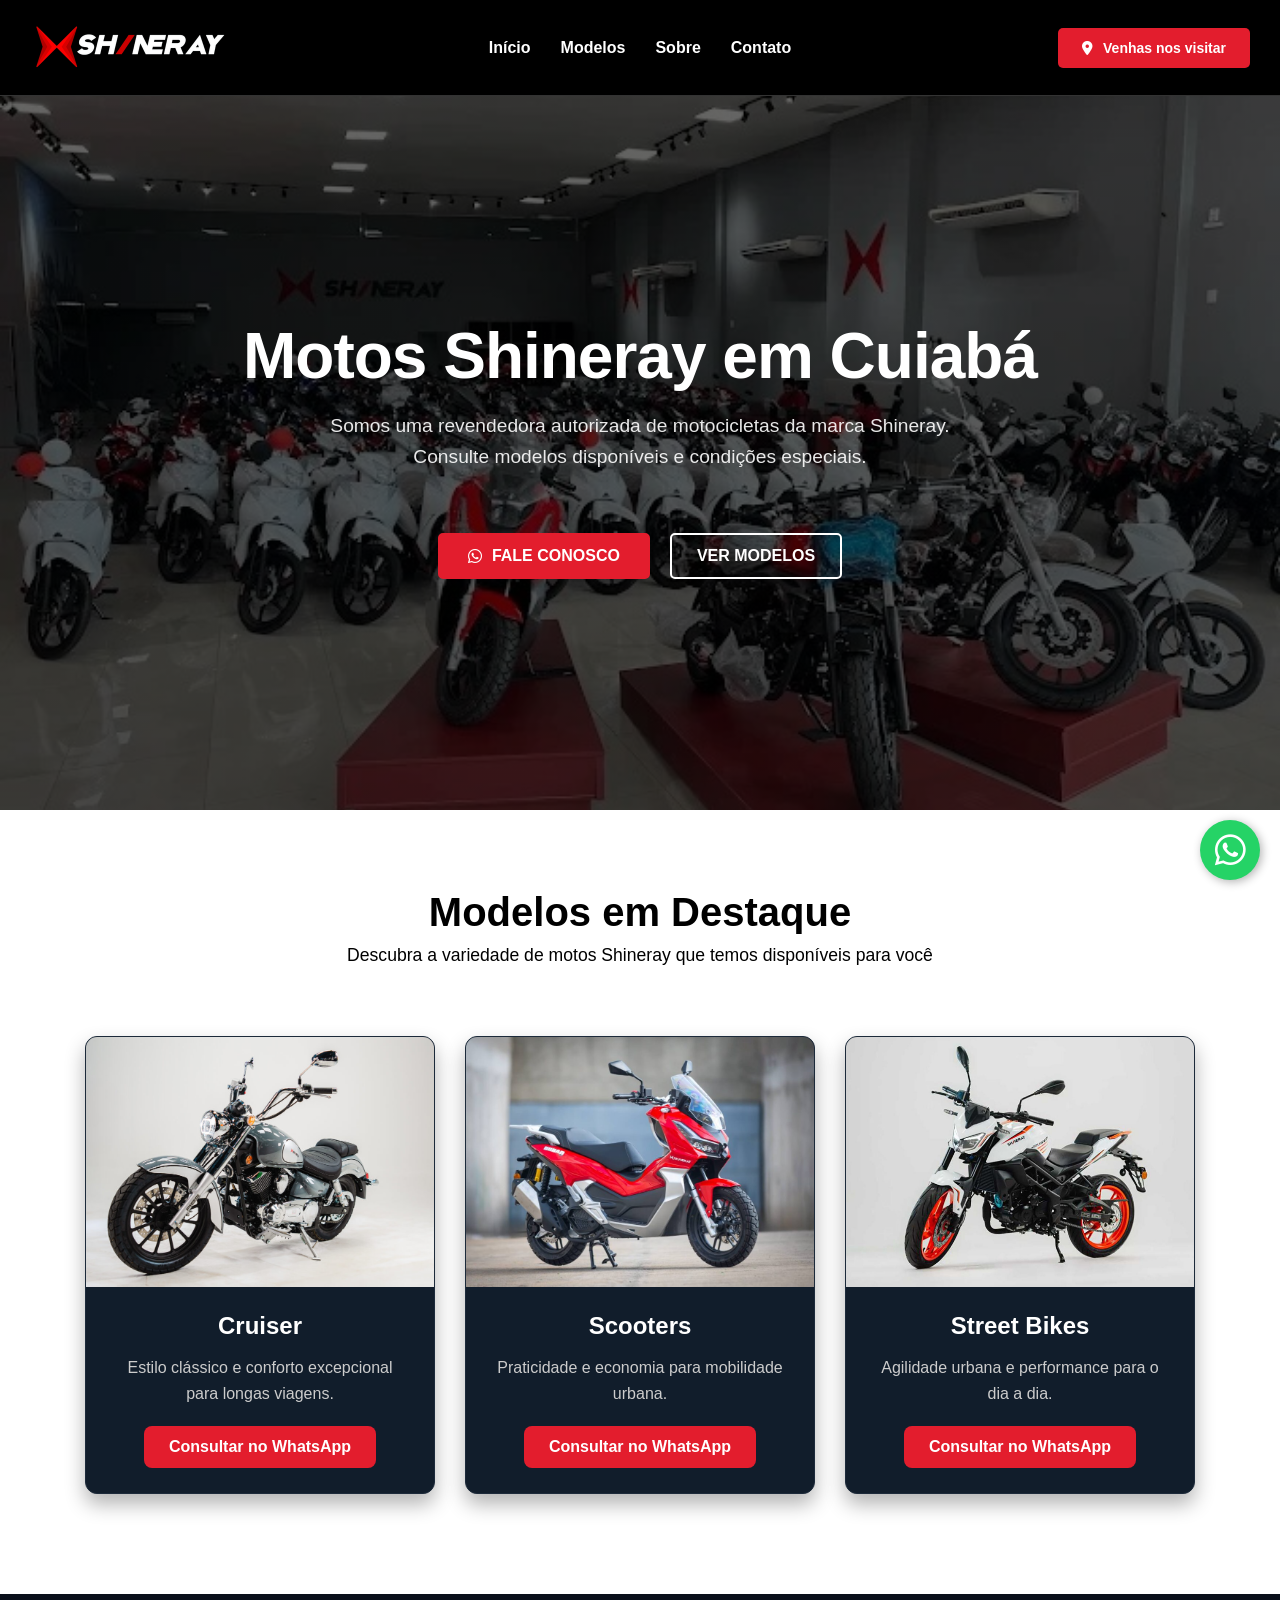
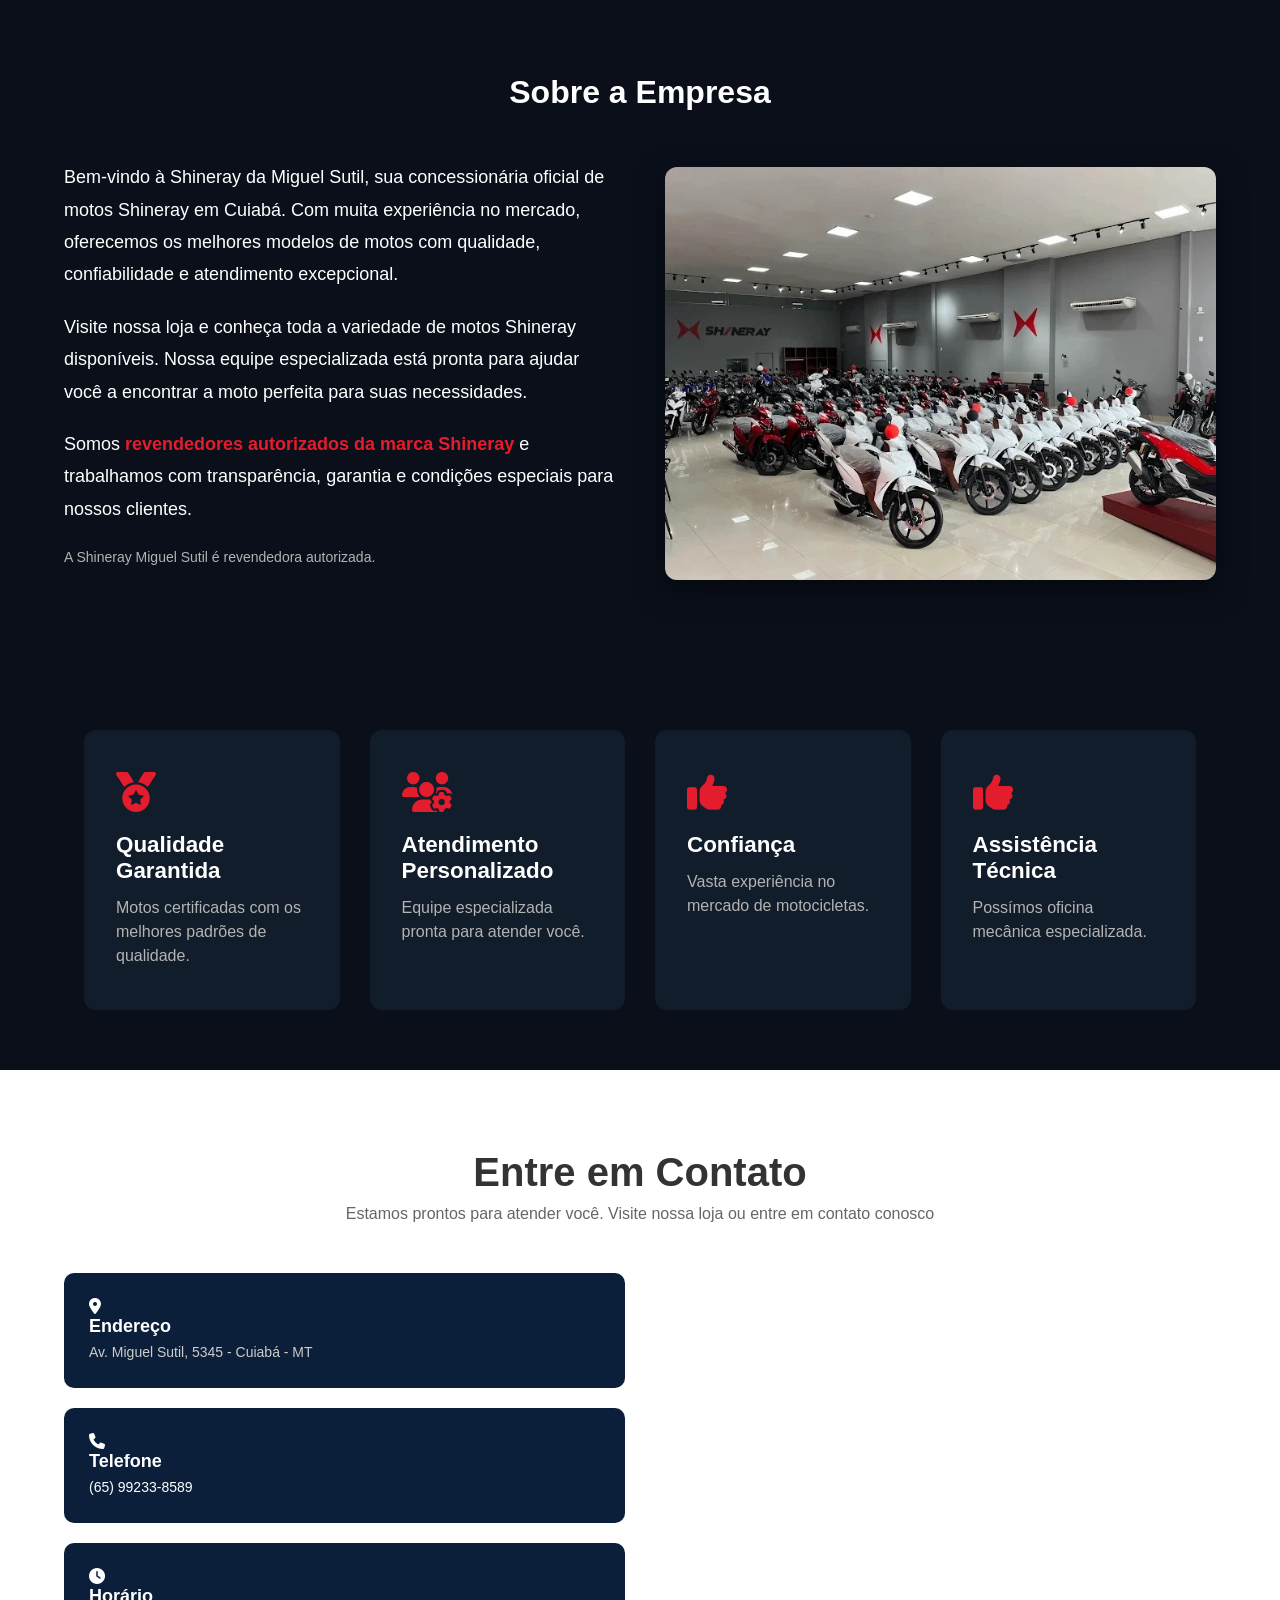
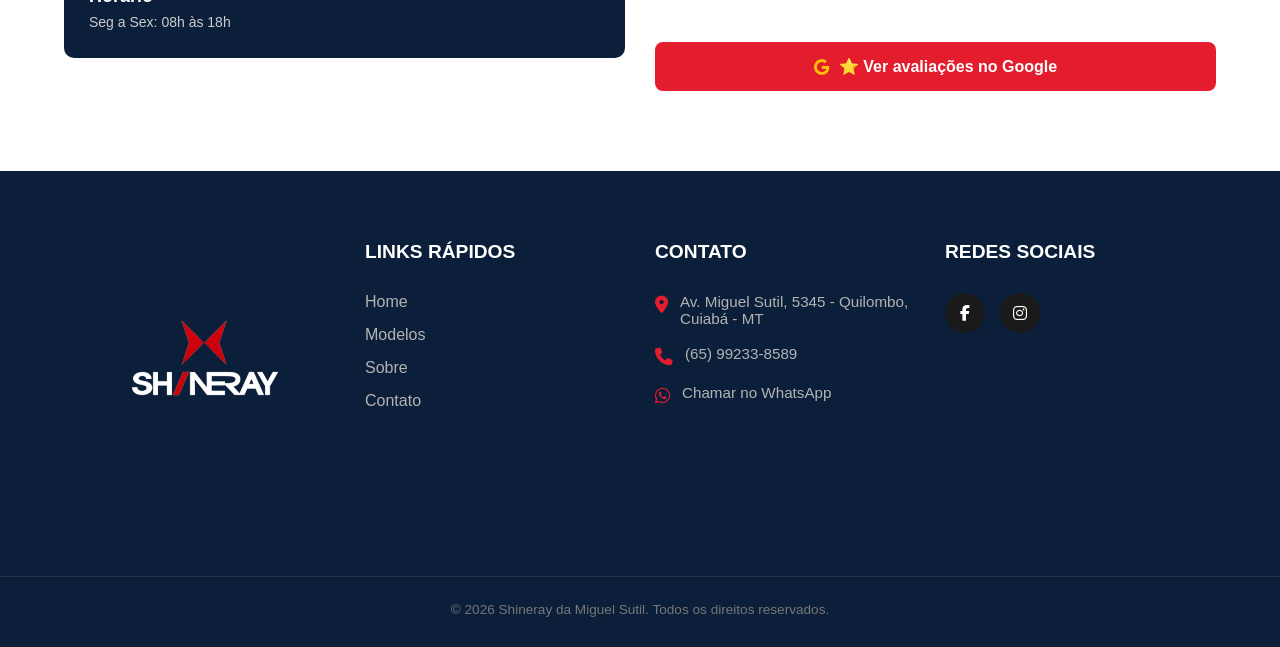
==== index.html @ 97ce9620 "Update index.html" ====
<!DOCTYPE html>
<html lang="pt-BR">
<head>

<link rel="stylesheet" href="https://cdnjs.cloudflare.com/ajax/libs/font-awesome/6.5.0/css/all.min.css">    
<meta charset="UTF-8">
<meta name="viewport" content="width=device-width, initial-scale=1.0">

<title>Shineray Miguel Sutil | Revendedor Autorizado</title>
<meta name="description" content="Revendedor autorizado de motos Shineray em Cuiabá. Consulte modelos e condições especiais.">

<link rel="stylesheet" href="style.css">
</head>

<body>

<header class="header-fixo">
    <div class="header-container">
        <div class="header-logo">
            <img src="Shineray_logo_2.png" alt="Logo Shineray">
        </div>

        <nav class="header-nav">
            <ul>
                <li><a href="#inicio">Início</a></li>
                <li><a href="#modelos">Modelos</a></li>
                <li><a href="#empresa">Sobre</a></li>
                <li><a href="#contato">Contato</a></li>
            </ul>
        </nav>

        <div class="header-botao">
            <a href="https://www.google.com/maps/place/Shineray+da+Miguel+Sutil/@-15.5807606,-56.0919921,3a,75y,90t/data=!3m8!1e2!3m6!1sCIABIhADycKzbxuWmmfa6Y8ACXrE!2e10!3e12!6shttps:%2F%2Flh3.googleusercontent.com%2Fgps-cs-s%2FAHVAwersLaJmmeybCXrGNiadp-w2C3EyRAB8XA5VtH64YgJVKxtsdxSGAlttbsmYsBFwfPGaV-XD6KxiGxMravNisJHH0M3bm-fggh_AGfVsC_SwE82BqCNv1Q_jdc5v6V-4aoEKW5F2jWPyMst7%3Dw114-h86-k-no!7i4032!8i3024!4m7!3m6!1s0x939db1003778550d:0x98389c3b1737ff27!8m2!3d-15.5807606!4d-56.0919921!10e5!16s%2Fg%2F11x0pxknfv?entry=ttu&g_ep=EgoyMDI2MDMxMS4wIKXMDSoASAFQAw%3D%3D" target="_blank" class="btn-loc">
                <i class="fa-solid fa-location-dot"></i> Venhas nos visitar
            </a>
        </div>
    </div>
</header>

<section class="hero" id="inicio">
  <div class="container hero-content">
    <h1>Motos Shineray em Cuiabá</h1>
    
<p>
  Somos uma revendedora autorizada de motocicletas da marca Shineray. <br>
  Consulte modelos disponíveis e condições especiais.
</p>
    
   <div class="hero-buttons">
    <a href="https://wa.me/5565992338589?text=Olá! Vim pelo site e gostaria de saber mais sobre as motos." 
       target="_blank" 
       class="btn btn-filled">
        <i class="fa-brands fa-whatsapp"></i> FALE CONOSCO
    </a>

    <a href="#modelos" class="btn btn-outline">
        VER MODELOS
    </a>
</div>
</section>

<section class="modelos" id="modelos">
  <div class="container">
    <h1 class="titulo-destaque">Modelos em Destaque</h1>
    <p class="subtitulo-modelos">
      Descubra a variedade de motos Shineray que temos disponíveis para você
    </p>

    <div class="grid-modelos">
      <div class="card-quadrado">
        <div class="card-topo">
          <img src="Cruiser.shineray.jpg" alt="Cruiser">
        </div>
        <div class="card-corpo">
          <h3>Cruiser</h3>
          <p>Estilo clássico e conforto excepcional para longas viagens.</p>
          <div class="btn-container">
            <a class="btn-whatsapp-center" href="https://wa.me/5565992338589?text=Olá! Vim pelo site e gostaria de saber mais sobre as motos.">Consultar no WhatsApp</a>
          </div>
        </div>
      </div>

      <div class="card-quadrado">
        <div class="card-topo">
          <img src="scooter.shineray.jpg" alt="Scooters">
        </div>
        <div class="card-corpo">
          <h3>Scooters</h3>
          <p>Praticidade e economia para mobilidade urbana.</p>
          <div class="btn-container">
            <a class="btn-whatsapp-center" href="https://wa.me/5565992338589?text=Olá! Vim pelo site e gostaria de saber mais sobre as motos." target="_blank">Consultar no WhatsApp</a>
          </div>
        </div>
      </div>

      <div class="card-quadrado">
        <div class="card-topo">
          <img src="street.shineray.jpg" alt="Street Bikes">
        </div>
        <div class="card-corpo">
          <h3>Street Bikes</h3>
          <p>Agilidade urbana e performance para o dia a dia.</p>
          <div class="btn-container">
            <a class="btn-whatsapp-center" href="https://wa.me/5565992338589?text=Olá! Vim pelo site e gostaria de saber mais sobre as motos." target="_blank">Consultar no WhatsApp</a>
          </div>
        </div>
      </div>
    </div> </div> 
</section>
    
<section class="empresa" id="sobre">
    <div class="container">
        <h2 class="titulo-secao">Sobre a Empresa</h2>
        <div class="empresa-conteudo">
            
            <div class="empresa-texto">
                <p>Bem-vindo à Shineray da Miguel Sutil, sua concessionária oficial de motos Shineray em Cuiabá. Com muita experiência no mercado, oferecemos os melhores modelos de motos com qualidade, confiabilidade e atendimento excepcional.</p>
                <p>Visite nossa loja e conheça toda a variedade de motos Shineray disponíveis. Nossa equipe especializada está pronta para ajudar você a encontrar a moto perfeita para suas necessidades.</p>
                <p>Somos <strong>revendedores autorizados da marca Shineray</strong> e trabalhamos com transparência, garantia e condições especiais para nossos clientes.</p>
                <p class="aviso">A Shineray Miguel Sutil é revendedora autorizada.</p>
            </div>

            <div class="empresa-imagem">
                <img src="shineray_disa_motos_geral.jpeg" alt="Loja Shineray">
            </div>

        </div>
    </div>
</section>
    
   <section class="secao-vantagens">
    <div class="container">
        <div class="container-cards">
            
            <div class="card-vantagem">
                <i class="fa-solid fa-medal"></i>
                <h3>Qualidade Garantida</h3>
                <p>Motos certificadas com os melhores padrões de qualidade.</p>
            </div>

            <div class="card-vantagem">
                <i class="fa-solid fa-users-gear"></i>
                <h3>Atendimento Personalizado</h3>
                <p>Equipe especializada pronta para atender você.</p>
            </div>

            <div class="card-vantagem">
                <i class="fa-solid fa-thumbs-up"></i>
                <h3>Confiança</h3>
                <p>Vasta experiência no mercado de motocicletas.</p>
            </div>
            
            <div class="card-vantagem">
                <i class="fa-solid fa-thumbs-up"></i><h3>Assistência Técnica</h3>
                <p>Possímos oficina mecânica especializada.</p>
            </div>
        </div>
    </div>
</section>
  
<section class="contato">
    <div class="container">
        <h2 class="titulo-contato">Entre em Contato</h2>
        <p class="subtitulo-contato">Estamos prontos para atender você. Visite nossa loja ou entre em contato conosco</p>

        <div class="contato-grid">
            
            <div class="contato-infos">
                <div class="box-contato">
                    <i class="fa-solid fa-location-dot"></i>
                    <div>
                        <h3>Endereço</h3>
                        <p>Av. Miguel Sutil, 5345 - Cuiabá - MT</p>
                    </div>
                </div>

                <div class="box-contato">
                    <i class="fa-solid fa-phone"></i>
                    <div>
                        <h3>Telefone</h3>
                        <p><a href="tel:5565992338589" class="link-tel">(65) 99233-8589</a></p>
                    </div>
                </div>

                <div class="box-contato">
                    <i class="fa-solid fa-clock"></i>
                    <div>
                        <h3>Horário</h3>
                        <p>Seg a Sex: 08h às 18h</p>
                    </div>
                </div>
            </div>

            <div class="mapa-coluna">
        <div class="mapa-box">
            <iframe src="https://www.google.com/maps?cid=16447174535958949835&output=embed" width="100%" height="350" style="border:0;" allowfullscreen="" loading="lazy"></iframe>
        </div>
        
        <a href="https://www.google.com/maps?cid=16447174535958949835" target="_blank" class="btn-avaliacoes">
            <i class="fa-brands fa-google"></i> ⭐ Ver avaliações no Google
         </a>
        </div>
    </div>
</section>

<footer class="footer-site">
    <div class="footer-container">
        
        <div class="footer-col">
            <img src="Shineray_logo.png" alt="Logo Shineray" class="footer-logo">
        </div>

        <div class="footer-col">
            <h3 class="footer-titulo">Links Rápidos</h3>
            <ul>
                <li><a href="#home">Home</a></li>
                <li><a href="#modelos">Modelos</a></li>
                <li><a href="#sobre">Sobre</a></li>
                <li><a href="#contato">Contato</a></li>
            </ul>
        </div>

        <div class="footer-col">
            <h3 class="footer-titulo">Contato</h3>
            <div class="contact-info">
                <p><i class="fa-solid fa-location-dot"></i> Av. Miguel Sutil, 5345 - Quilombo, Cuiabá - MT</p>
                
                <p>
                    <i class="fa-solid fa-phone"></i> 
                    <a href="tel:5565992338589">(65) 99233-8589</a>
                </p>

                <p>
                    <i class="fa-brands fa-whatsapp"></i> 
                    <a href="https://wa.me/5565992338589?text=Olá! Vim pelo site e gostaria de saber mais sobre as motos." target="_blank">Chamar no WhatsApp</a>
                </p>
            </div>
        </div>

        <div class="footer-col">
            <h3 class="footer-titulo">Redes Sociais</h3>
            <div class="social-icons">
                <a href="https://www.facebook.com/profile.php?id=61573788714459" target="_blank"><i class="fa-brands fa-facebook-f"></i></a>
                <a href="https://www.instagram.com/shineraydamiguelsutil/" target="_blank"><i class="fa-brands fa-instagram"></i></a>
            </div>
        </div>

    </div>

    <div class="footer-bottom">
        <p>© 2026 Shineray da Miguel Sutil. Todos os direitos reservados.</p>
    </div>
</footer>

    <a href="https://wa.me/5565992338589?text=Olá! Vim pelo site da Shineray e gostaria de mais informações." 
   class="whatsapp-float" 
   target="_blank">
    <i class="fa-brands fa-whatsapp"></i>
</a>

</body> </html>
---- style.css ----
/* ============================================================
   1. RESET E CONFIGURAÇÕES GERAIS
   ============================================================ */
* {
    margin: 0;
    padding: 0;
    box-sizing: border-box;
    font-family: Arial, Helvetica, sans-serif;
}

body {
    padding-top: 90px;
    background-color: #000;
    color: #333;
}

.container {
    width: 90%;
    max-width: 1200px;
    margin: auto;
}

/* Responsividade Geral de Títulos */
@media (max-width: 768px) {
    body { padding-top: 70px; }
    .container { width: 90%; margin: 0 auto; }
    h2, h1 { font-size: 28px !important; }
}

/* ============================================================
   2. CABEÇALHO (HEADER FIXO)
   ============================================================ */
.header-fixo {
    background-color: #000000;
    width: 100%;
    position: fixed;
    top: 0;
    left: 0;
    z-index: 1000;
    padding: 10px 0;
    border-bottom: 1px solid #333;
}

.header-container {
    max-width: 1300px;
    margin: 0 auto;
    display: flex;
    align-items: center;
    justify-content: space-between;
    padding: 0 30px;
    position: relative;
}

/* Estrutura Flex do Header */
.header-logo { flex: 1; display: flex; justify-content: flex-start; }
.header-logo img { height: 75px; width: auto; }
.header-nav  { flex: 2; display: flex; justify-content: center; }
.header-botao { flex: 1; display: flex; justify-content: flex-end; }

/* Navegação */
.header-nav ul {
    list-style: none;
    display: flex;
    gap: 30px;
    margin: 0;
    padding: 0;
}

.header-nav ul li a {
    color: white;
    text-decoration: none;
    font-weight: bold;
    font-size: 16px;
    transition: color 0.3s ease;
}

.header-nav ul li a:hover { color: #e31d2d; }

/* Botão Localização */
.btn-loc {
    background-color: #e31d2d;
    color: white !important;
    padding: 12px 24px;
    border-radius: 5px;
    text-decoration: none;
    font-weight: bold;
    display: flex;
    align-items: center;
    gap: 10px;
    transition: background 0.3s;
    font-size: 14px;
}

.btn-loc:hover { background-color: #b01521; }

/* Responsividade Header */
@media (max-width: 992px) {
    .header-nav { display: none; }
    .header-logo img { height: 55px !important; }
}

/* ============================================================
   3. HERO (BANNER PRINCIPAL)
   ============================================================ */
.hero {
    background: linear-gradient(rgba(0,0,0,0.6), rgba(0,0,0,0.7)), url("Shineray_geral.jpeg");
    background-size: cover;
    background-position: center;
    background-repeat: no-repeat;
    color: white;
    padding: 100px 0;
    min-height: 80vh;
    display: flex;
    align-items: center;
    text-align: center;
}

.hero-content {
    display: flex;
    flex-direction: column;
    text-align: center;
    width: 100%;
    max-width: 1000px;
}

.hero h1 {
    font-size: 4rem;
    font-weight: bold;
    margin-bottom: 20px;
    letter-spacing: -1px;
    line-height: 1.1;
}

.hero p {
    font-size: 1.2rem;
    color: rgba(255, 255, 255, 0.9);
    margin-bottom: 30px;
    line-height: 1.6;
}

/* Botões do Hero */
.hero-buttons {
    display: flex;
    justify-content: center;
    align-items: center;
    gap: 20px;
    margin-top: 30px;
    width: 100%;
}

.btn {
    padding: 12px 25px;
    border-radius: 5px;
    text-decoration: none;
    font-weight: bold;
    display: inline-flex;
    align-items: center;
    gap: 10px;
    transition: 0.3s;
    white-space: nowrap;
}

.btn-filled, .btn-filled:visited {
    background-color: #e31d2d !important;
    color: #ffffff !important;
    border: 2px solid #e31d2d !important;
    padding: 12px 28px;
}

.btn-filled:hover {
    background-color: #b01521 !important;
    border-color: #b01521 !important;
}

.btn-outline, .btn-outline:visited {
    background-color: transparent !important;
    color: #ffffff !important;
    border: 2px solid #ffffff !important;
}

/* Responsividade Hero */
@media (max-width: 480px) {
    .hero-buttons { flex-direction: column; gap: 15px; }
}

/* ============================================================
   4. SEÇÃO MODELOS
   ============================================================ */
.modelos {
    background-color: #ffffff;
    padding: 80px 0;
    text-align: center;
}

.titulo-destaque {
    color: #000000;
    font-size: 2.5rem;
    margin-bottom: 10px;
    font-weight: bold;
}

.subtitulo-modelos {
    color: #000000;
    font-size: 1.1rem;
    margin-bottom: 50px;
}

.grid-modelos {
    display: flex;
    justify-content: center;
    flex-wrap: wrap;
    gap: 30px;
    padding: 20px 0;
}

/* Cards de Modelos */
.card-quadrado {
    background-color: #111d2b;
    border-radius: 12px;
    overflow: hidden;
    width: 350px;
    box-shadow: 0 10px 20px rgba(0, 0, 0, 0.3);
    transition: transform 0.3s ease;
    border: 1px solid #1c2a3a;
    display: flex;
    flex-direction: column;
}

.card-topo {
    width: 100%;
    height: 250px;
    background-color: #fff;
    overflow: hidden;
    display: flex;
    align-items: center;
    justify-content: center;
}

.card-topo img {
    width: 100%;
    height: 100%;
    object-fit: cover;
    display: block;
}

.card-corpo {
    padding: 25px;
    text-align: center;
    flex-grow: 1;
    display: flex;
    flex-direction: column;
    justify-content: space-between;
}

.card-corpo h3 { color: #ffffff; font-size: 1.5rem; margin-bottom: 15px; }
.card-corpo p { color: #cccccc; font-size: 1rem; line-height: 1.6; margin-bottom: 20px; }

.card-quadrado:hover {
    transform: translateY(-10px);
    border-color: #e31d2d;
}

/* Botão WhatsApp Card */
.btn-whatsapp-center {
    display: inline-block;
    background-color: #e31d2d;
    color: #fff !important;
    padding: 12px 25px;
    border-radius: 8px;
    text-decoration: none !important;
    font-weight: bold;
    transition: background 0.3s;
}

/* Responsividade Modelos */
@media (max-width: 768px) {
    .grid-modelos { flex-direction: column; align-items: center; gap: 25px; }
    .card-quadrado { width: 350px; min-height: 500px; }
}

/* ============================================================
   5. SEÇÃO EMPRESA (SOBRE)
   ============================================================ */
.empresa {
    padding: 80px 0;
    background-color: #0a0f1a;
}

.titulo-secao {
    text-align: center;
    color: #ffffff;
    font-size: 32px;
    margin-bottom: 50px;
}

.empresa-conteudo {
    display: flex;
    align-items: center;
    justify-content: space-between;
    gap: 50px;
}

.empresa-texto { flex: 1; color: #ffffff; font-size: 18px; line-height: 1.8; }
.empresa-texto p { margin-bottom: 20px; }
.empresa-texto strong { color: #e31d2d; }
.aviso { font-size: 14px; color: #b3b3b3; margin-top: 15px; }

.empresa-imagem { flex: 1; }
.empresa-imagem img { width: 100%; border-radius: 12px; box-shadow: 0 10px 30px rgba(0, 0, 0, 0.5); }

/* Responsividade Empresa */
@media (max-width: 768px) {
    .empresa-conteudo { flex-direction: column !important; padding: 0 10px; }
    .empresa-texto { width: 100% !important; flex: none !important; }
    .empresa-imagem { width: 100% !important; order: 2; }
}

/* ============================================================
   6. SEÇÃO VANTAGENS
   ============================================================ */
.secao-vantagens {
    background-color: #0a0f1a;
    padding: 60px 0;
}

.container-cards {
    display: flex;
    justify-content: center;
    gap: 30px;
    max-width: 1200px;
    margin: 0 auto;
    padding: 0 20px;
}

.card-vantagem {
    background-color: #111d2b;
    flex: 1;
    padding: 40px 30px;
    border-radius: 12px;
    text-align: left;
    border: 2px solid transparent;
    transition: all 0.3s ease;
}

.card-vantagem:hover { border-color: #e31d2d; transform: translateY(-5px); }
.card-vantagem i { color: #e31d2d; font-size: 2.5rem; margin-bottom: 20px; display: block; }
.card-vantagem h3 { color: #ffffff; font-size: 1.4rem; margin-bottom: 12px; font-weight: bold; }
.card-vantagem p { color: #b3b3b3; font-size: 1rem; line-height: 1.5; }

/* Responsividade Vantagens */
@media (max-width: 768px) {
    .container-cards { flex-direction: column; align-items: center; gap: 20px; }
    .card-vantagem { width: 100% !important; max-width: 400px; padding: 25px; }
}

/* ============================================================
   7. SEÇÃO CONTATO E MAPA
   ============================================================ */
.contato { background: white; padding: 80px 0; }
.titulo-contato { text-align: center; font-size: 40px; margin-bottom: 10px; }
.subtitulo-contato { text-align: center; color: #666; margin-bottom: 50px; }

.contato-grid {
    display: grid;
    grid-template-columns: 1fr 1fr;
    gap: 30px;
    align-items: start;
}

/* Caixas de Texto Contato */
.box-contato {
    background: #0b1f3a;
    color: white;
    padding: 25px;
    border-radius: 10px;
    margin-bottom: 20px;
}

.box-contato div h3 { margin-bottom: 5px; font-size: 18px; font-weight: bold; }
.box-contato div p { font-size: 14px; color: #ccc; line-height: 1.5; }
.box-contato a { color: white; text-decoration: none; }

/* Coluna do Mapa */
.mapa-coluna { display: flex; flex-direction: column; gap: 15px; }
.mapa-box iframe { width: 100%; border-radius: 10px; }

/* Botão Avaliações */
.btn-avaliacoes {
    display: flex;
    align-items: center;
    justify-content: center;
    gap: 10px;
    background-color: #e31d2d;
    color: white !important;
    padding: 15px;
    border-radius: 8px;
    text-decoration: none !important;
    font-weight: bold;
    transition: background 0.3s ease;
    width: 100%;
    font-size: 16px;
}

.btn-avaliacoes i { color: #ffc107; }

/* Responsividade Contato */
@media (max-width: 768px) {
    .contato-grid { grid-template-columns: 1fr; }
}

/* ============================================================
   8. RODAPÉ (FOOTER)
   ============================================================ */
.footer-site {
    background-color: #0b1f3a;
    color: #ffffff;
    padding: 70px 0 30px 0;
    width: 100%;
    font-family: sans-serif;
}

.footer-container {
    display: flex;
    justify-content: space-between;
    align-items: flex-start;
    max-width: 1200px;
    margin: 0 auto;
    padding: 0 20px;
}

.footer-col { flex: 1; padding: 0 15px; }

.footer-logo {
    width: 100%;
    max-width: 300px; 
    height: auto;
    margin-bottom: 25px;
    display: block;
}

.footer-desc { color: #b3b3b3; font-size: 0.9rem; line-height: 1.5; }
.footer-col h3.footer-titulo { font-size: 1.2rem; margin-bottom: 30px; color: #ffffff; font-weight: bold; text-transform: uppercase; }

/* Links Footer */
.footer-col ul { list-style: none; padding: 0; }
.footer-col ul li { margin-bottom: 15px; }
.footer-col a { color: #b3b3b3; text-decoration: none; transition: 0.3s; }
.footer-col a:hover { color: #e31d2d; }

/* Contato Footer */
.contact-info p {
    margin-bottom: 18px;
    display: flex;
    align-items: flex-start;
    gap: 12px;
    color: #b3b3b3;
    font-size: 0.95rem;
}

.contact-info i { color: #e31d2d; font-size: 1.1rem; margin-top: 3px; }

/* Redes Sociais Footer */
.social-icons { display: flex; gap: 15px; }
.social-icons a {
    background: #1a1a1a;
    width: 40px;
    height: 40px;
    display: inline-flex;
    align-items: center;
    justify-content: center;
    border-radius: 50%;
    color: white;
    transition: 0.3s;
}

.social-icons a:hover { background: #e31d2d; transform: translateY(-3px); }

/* Copyright */
.footer-bottom {
    text-align: center;
    margin-top: 50px;
    padding-top: 25px;
    border-top: 1px solid rgba(255,255,255,0.1);
}

.footer-bottom p { color: #777; font-size: 0.85rem; }

/* Responsividade Footer */
@media (max-width: 768px) {
    .footer-container { flex-direction: column; align-items: center; text-align: center; gap: 40px; }
    .footer-col { width: 100%; padding: 0; }
    .social-icons, .contact-info p { justify-content: center; }
   .footer-logo {margin: 0 auto 25px auto !important; /}
}

/* ============================================================
   9. ELEMENTOS ADICIONAIS E AUXILIARES
   ============================================================ */
.btn-whatsapp {
    display: inline-block;
    margin-top: 15px;
    background: #e60023;
    color: white;
    padding: 10px 18px;
    border-radius: 6px;
    text-decoration: none;
    font-weight: bold;
    transition: 0.3s;
}

.btn-whatsapp:hover { background: #1ebe5d; }

input, textarea { margin-bottom: 10px; padding: 10px; border: 1px solid #ccc; }
button { background: #e60023; color: white; border: none; padding: 12px; cursor: pointer; }

/* ============================================================
   BOTÃO FLUTUANTE WHATSAPP (FIXO)
   ============================================================ */
.whatsapp-float {
    position: fixed;
    width: 60px;
    height: 60px;
    bottom: 20px;
    right: 20px;
    background-color: #25d366;
    color: #FFF !important;
    border-radius: 50px;
    text-align: center;
    font-size: 35px;
    box-shadow: 2px 2px 10px rgba(0,0,0,0.3);
    z-index: 10000; /* Número alto para ficar na frente de tudo */
    display: flex;
    align-items: center;
    justify-content: center;
    text-decoration: none !important;
    transition: all 0.3s ease;
    animation: pulse-whatsapp 2s infinite; /* Faz o botão pulsar */
}

.whatsapp-float:hover {
    background-color: #128c7e;
    transform: scale(1.1);
}

/* Animação de Pulso */
@keyframes pulse-whatsapp {
    0% { transform: scale(1); box-shadow: 0 0 0 0 rgba(37, 211, 102, 0.7); }
    70% { transform: scale(1.05); box-shadow: 0 0 0 15px rgba(37, 211, 102, 0); }
    100% { transform: scale(1); box-shadow: 0 0 0 0 rgba(37, 211, 102, 0); }
}

/* Ajuste Mobile */
@media (max-width: 768px) {
    .whatsapp-float {
        width: 55px;
        height: 55px;
        bottom: 15px;
        right: 15px;
        font-size: 30px;
    }
}
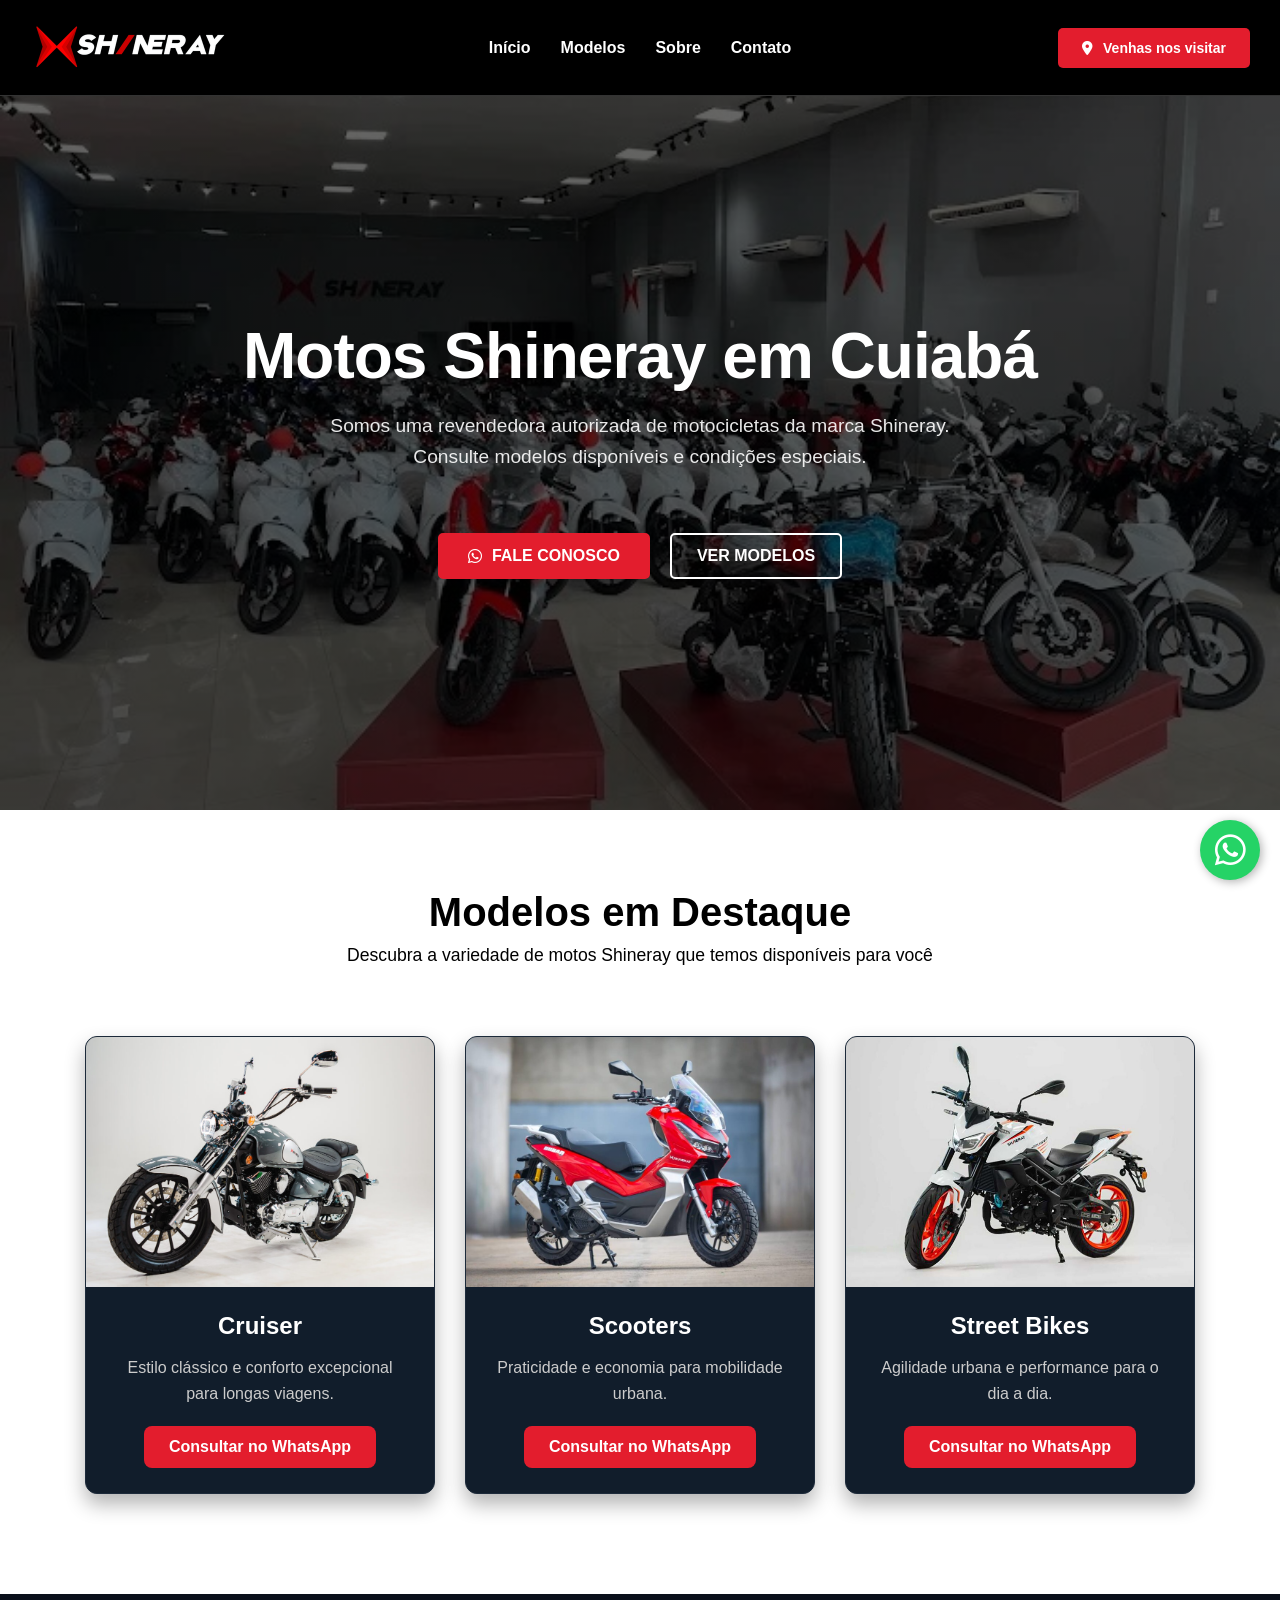
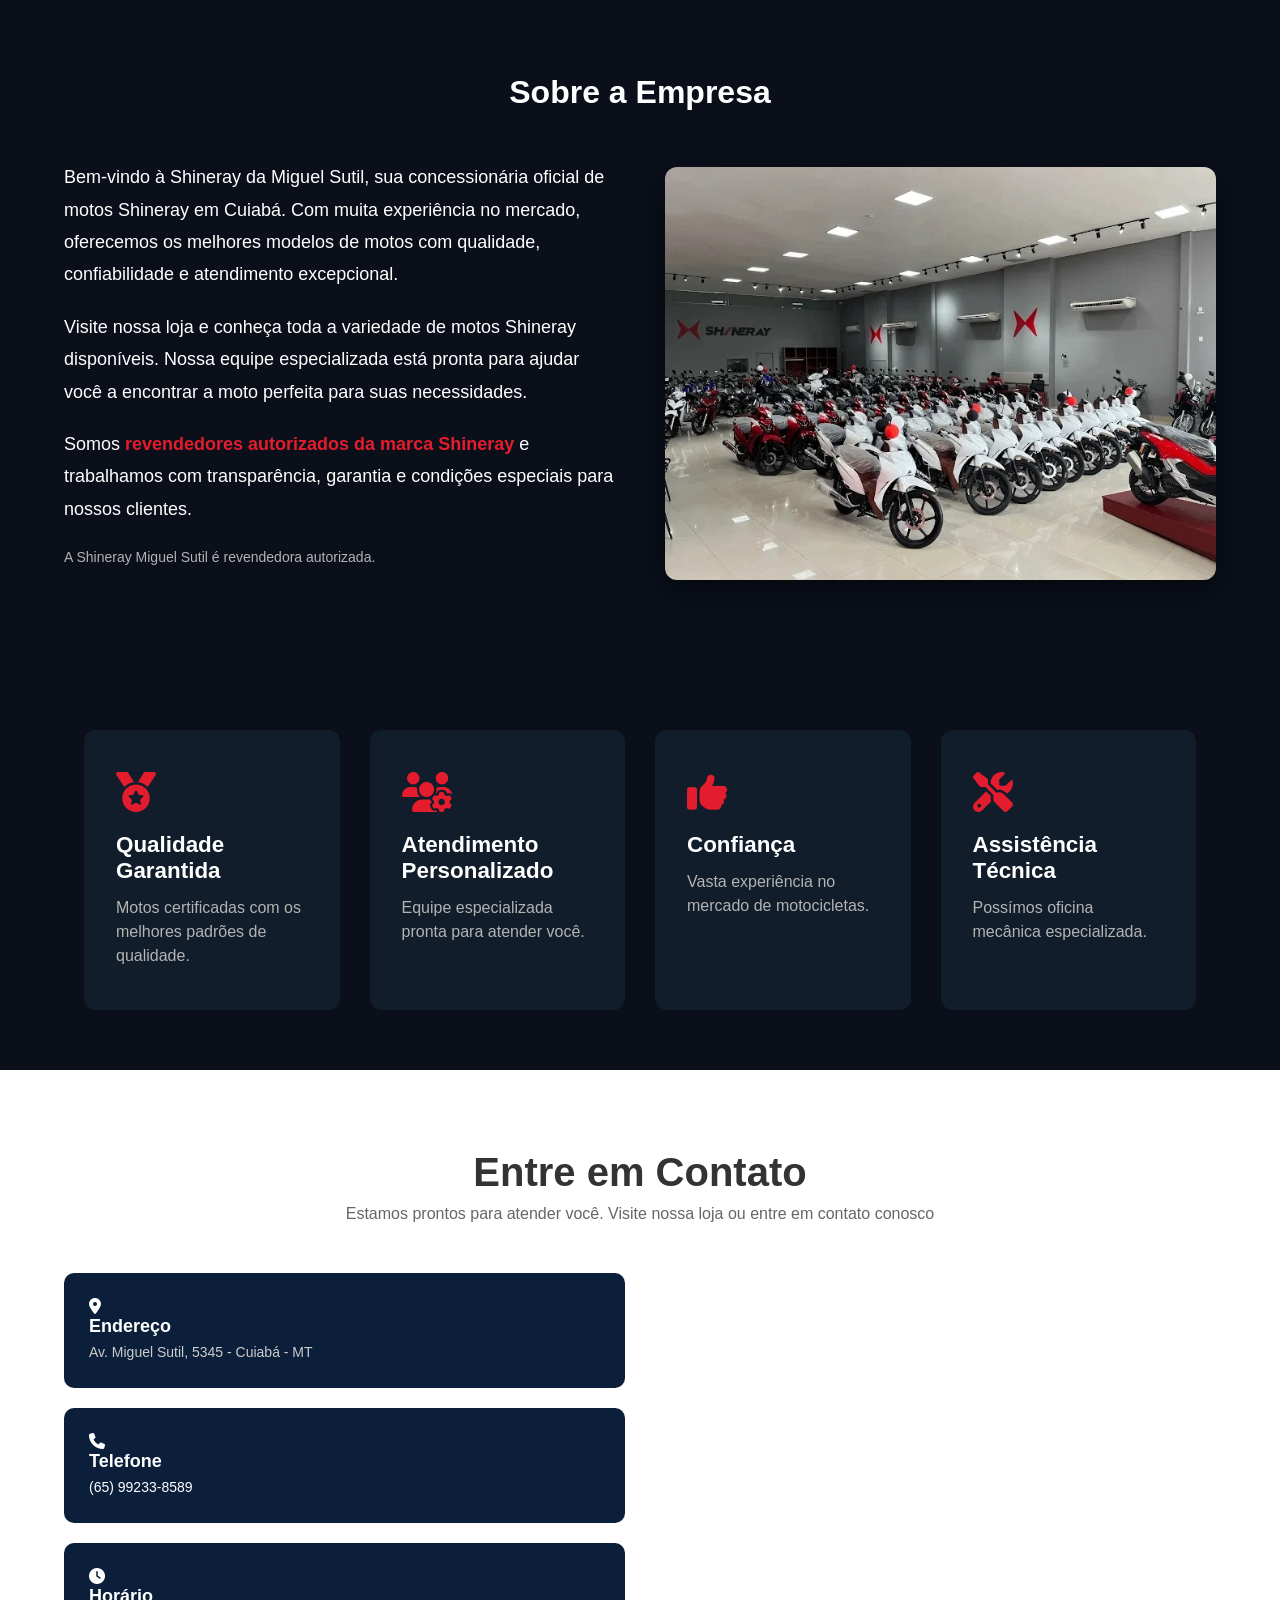
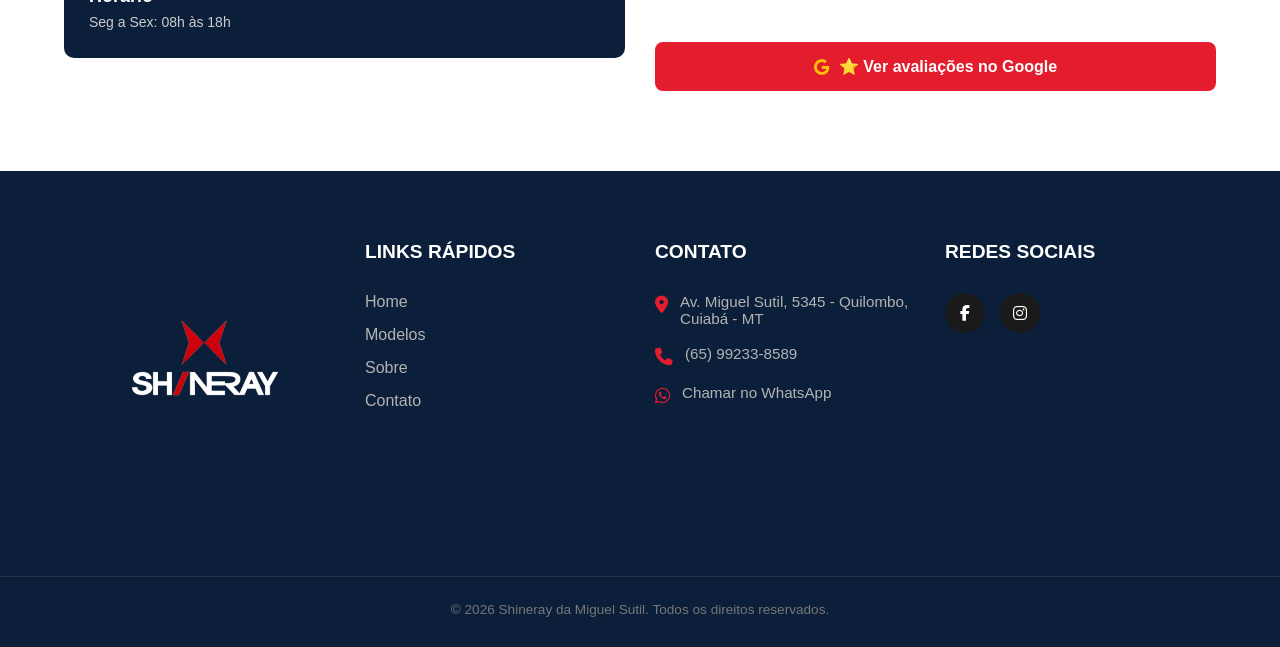
==== commit 4a4eb942: "Update index.html" ====
--- a/index.html
+++ b/index.html
@@ -151,7 +151,7 @@
             </div>
             
             <div class="card-vantagem">
-                <i class="fa-solid fa-thumbs-up"></i><h3>Assistência Técnica</h3>
+                <i class="fa-solid fa-screwdriver-wrench"></i><h3>Assistência Técnica</h3>
                 <p>Possímos oficina mecânica especializada.</p>
             </div>
         </div>
--- a/style.css
+++ b/style.css
@@ -330,11 +330,13 @@
     max-width: 1200px;
     margin: 0 auto;
     padding: 0 20px;
+   flex-wrap: wrap;
 }
 
 .card-vantagem {
     background-color: #111d2b;
     flex: 1;
+    min-width: 250px;
     padding: 40px 30px;
     border-radius: 12px;
     text-align: left;
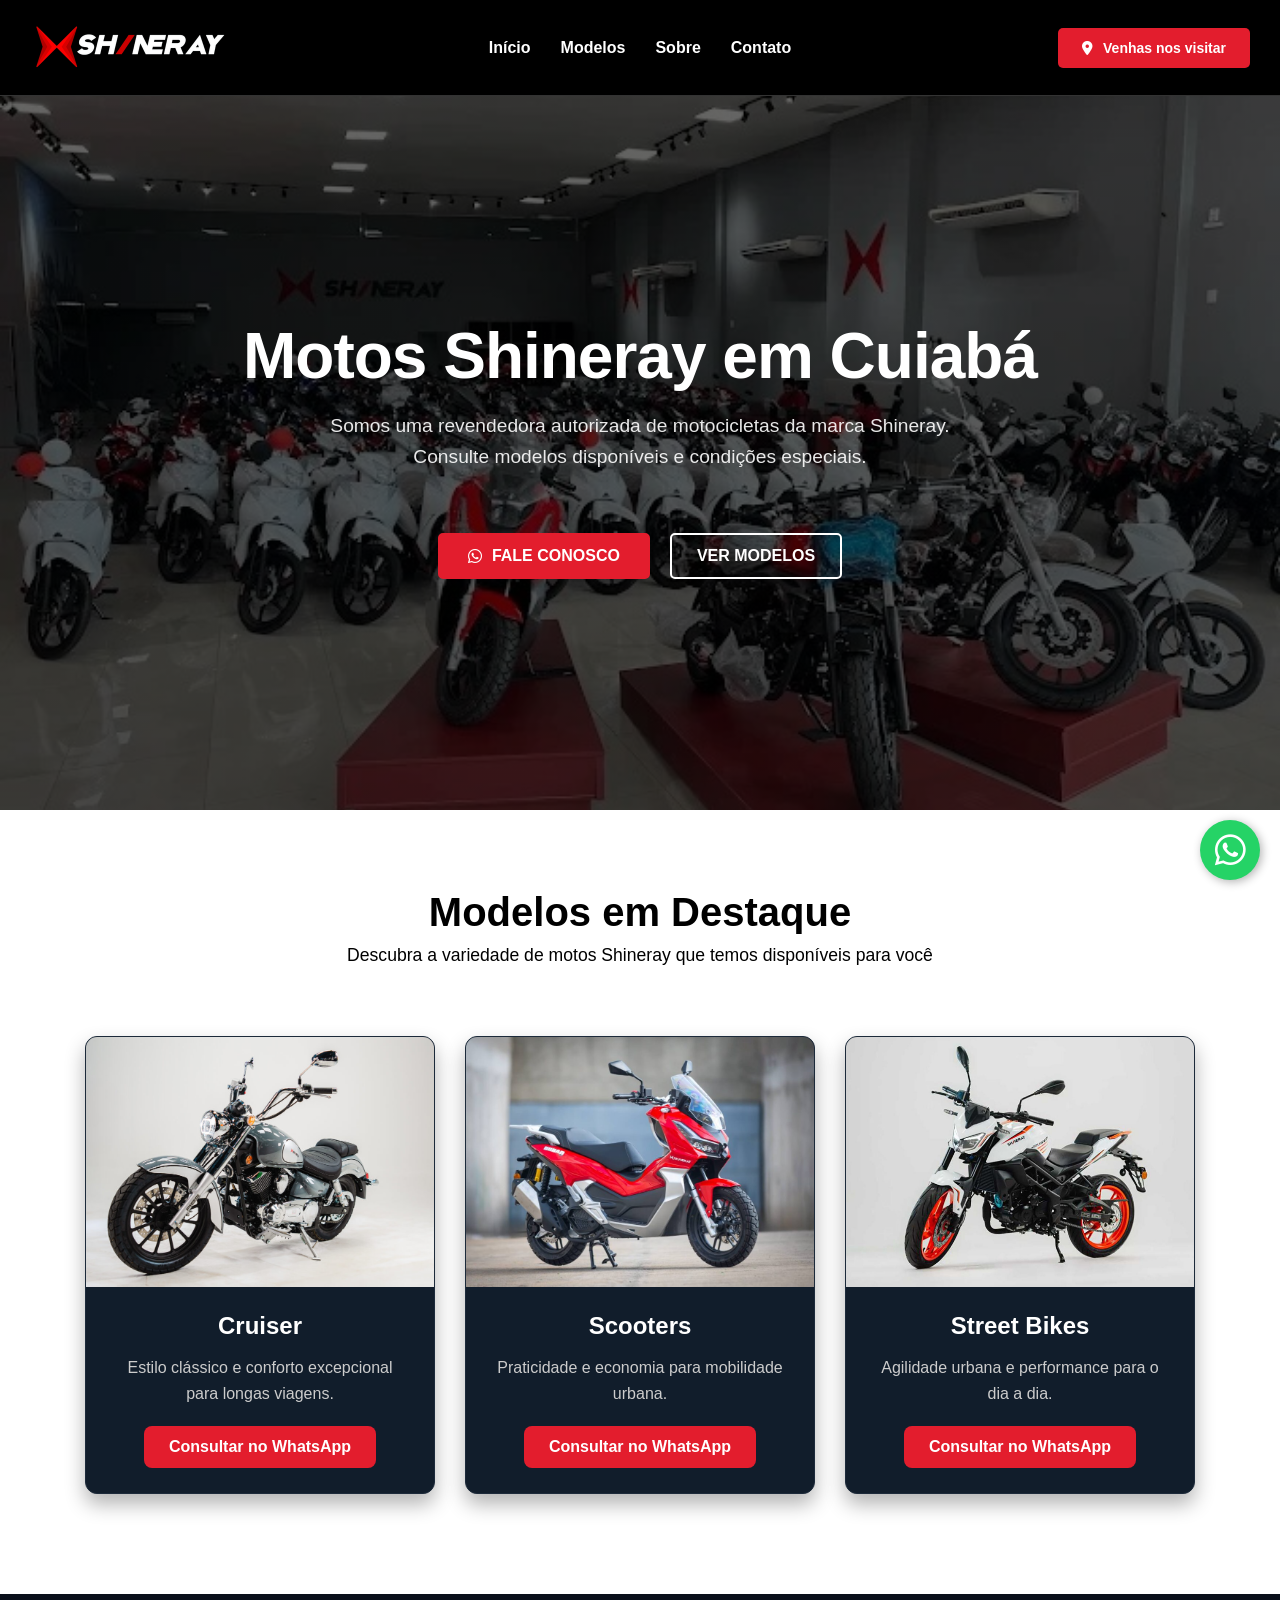
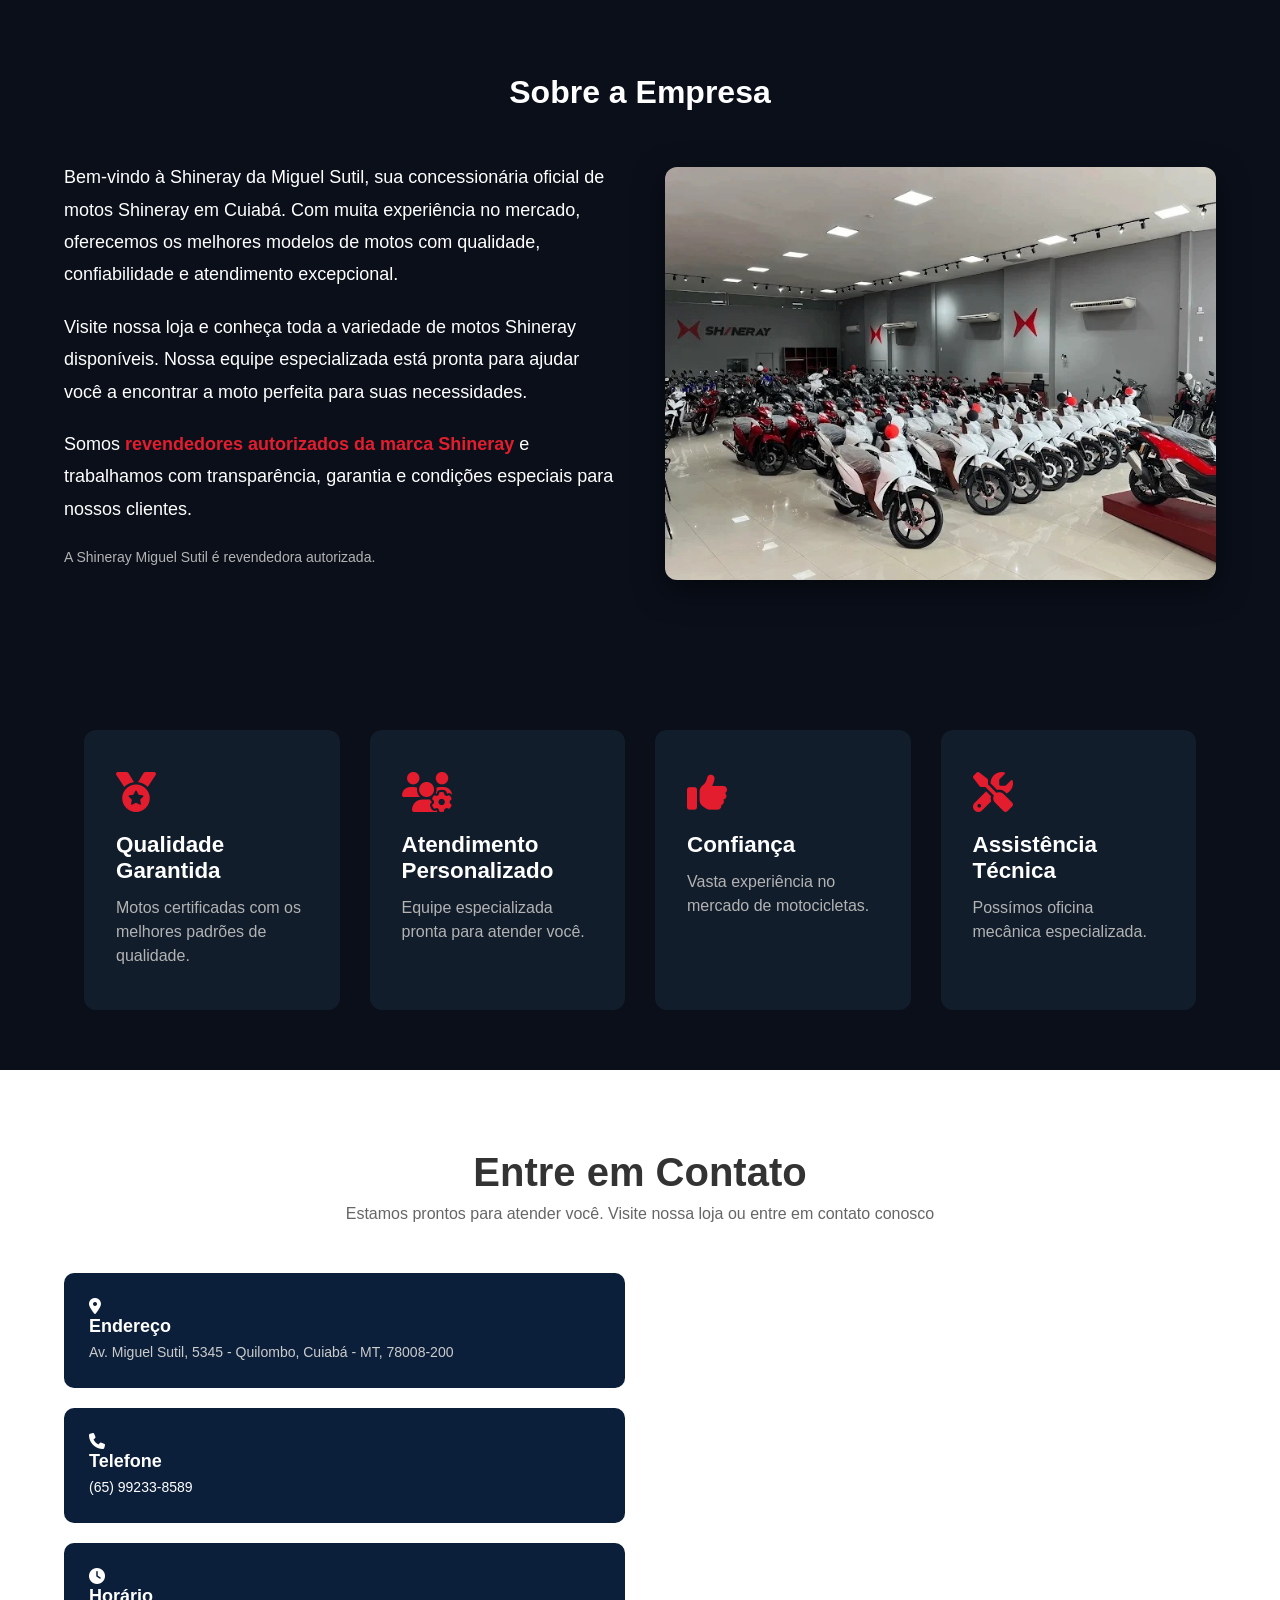
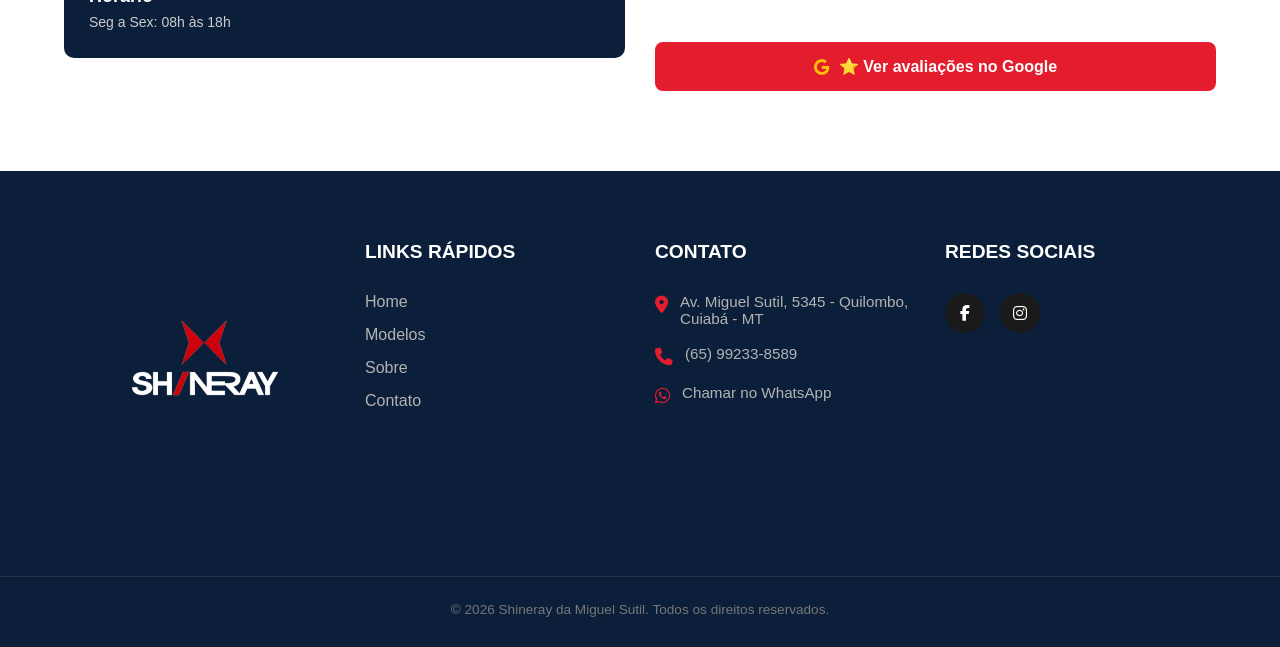
==== commit fbbf656c: "Update index.html" ====
--- a/index.html
+++ b/index.html
@@ -30,8 +30,8 @@
         </nav>
 
         <div class="header-botao">
-            <a href="https://www.google.com/maps/place/Shineray+da+Miguel+Sutil/@-15.5807606,-56.0919921,3a,75y,90t/data=!3m8!1e2!3m6!1sCIABIhADycKzbxuWmmfa6Y8ACXrE!2e10!3e12!6shttps:%2F%2Flh3.googleusercontent.com%2Fgps-cs-s%2FAHVAwersLaJmmeybCXrGNiadp-w2C3EyRAB8XA5VtH64YgJVKxtsdxSGAlttbsmYsBFwfPGaV-XD6KxiGxMravNisJHH0M3bm-fggh_AGfVsC_SwE82BqCNv1Q_jdc5v6V-4aoEKW5F2jWPyMst7%3Dw114-h86-k-no!7i4032!8i3024!4m7!3m6!1s0x939db1003778550d:0x98389c3b1737ff27!8m2!3d-15.5807606!4d-56.0919921!10e5!16s%2Fg%2F11x0pxknfv?entry=ttu&g_ep=EgoyMDI2MDMxMS4wIKXMDSoASAFQAw%3D%3D" target="_blank" class="btn-loc">
-                <i class="fa-solid fa-location-dot"></i> Venhas nos visitar
+            <a href="https://www.google.com/maps/search/?api=1&query=Av.+Miguel+Sutil,+5345+-+Quilombo,+Cuiabá+-+MT" target="_blank" class="btn-loc">
+            <i class="fa-solid fa-location-dot"></i> Venhas nos visitar
             </a>
         </div>
     </div>
@@ -170,7 +170,7 @@
                     <i class="fa-solid fa-location-dot"></i>
                     <div>
                         <h3>Endereço</h3>
-                        <p>Av. Miguel Sutil, 5345 - Cuiabá - MT</p>
+                        <p>Av. Miguel Sutil, 5345 - Quilombo, Cuiabá - MT, 78008-200</p>
                     </div>
                 </div>
 
@@ -192,13 +192,13 @@
             </div>
 
             <div class="mapa-coluna">
-        <div class="mapa-box">
-            <iframe src="https://www.google.com/maps?cid=16447174535958949835&output=embed" width="100%" height="350" style="border:0;" allowfullscreen="" loading="lazy"></iframe>
-        </div>
+       <div class="mapa-box">
+    <iframe src="https://maps.google.com/maps?q=Av.+Miguel+Sutil,+5345+-+Quilombo,+Cuiab%C3%A1+-+MT&t=&z=15&ie=UTF8&iwloc=&output=embed" width="100%" height="350" style="border:0;" allowfullscreen="" loading="lazy" referrerpolicy="no-referrer-when-downgrade"></iframe>
+</div>
         
-        <a href="https://www.google.com/maps?cid=16447174535958949835" target="_blank" class="btn-avaliacoes">
-            <i class="fa-brands fa-google"></i> ⭐ Ver avaliações no Google
-         </a>
+        <a href="https://www.google.com/maps/search/?api=1&query=Av.+Miguel+Sutil,+5345+-+Quilombo,+Cuiabá+-+MT" target="_blank" class="btn-avaliacoes">
+        <i class="fa-brands fa-google"></i> ⭐ Ver avaliações no Google
+            </a>
         </div>
     </div>
 </section>
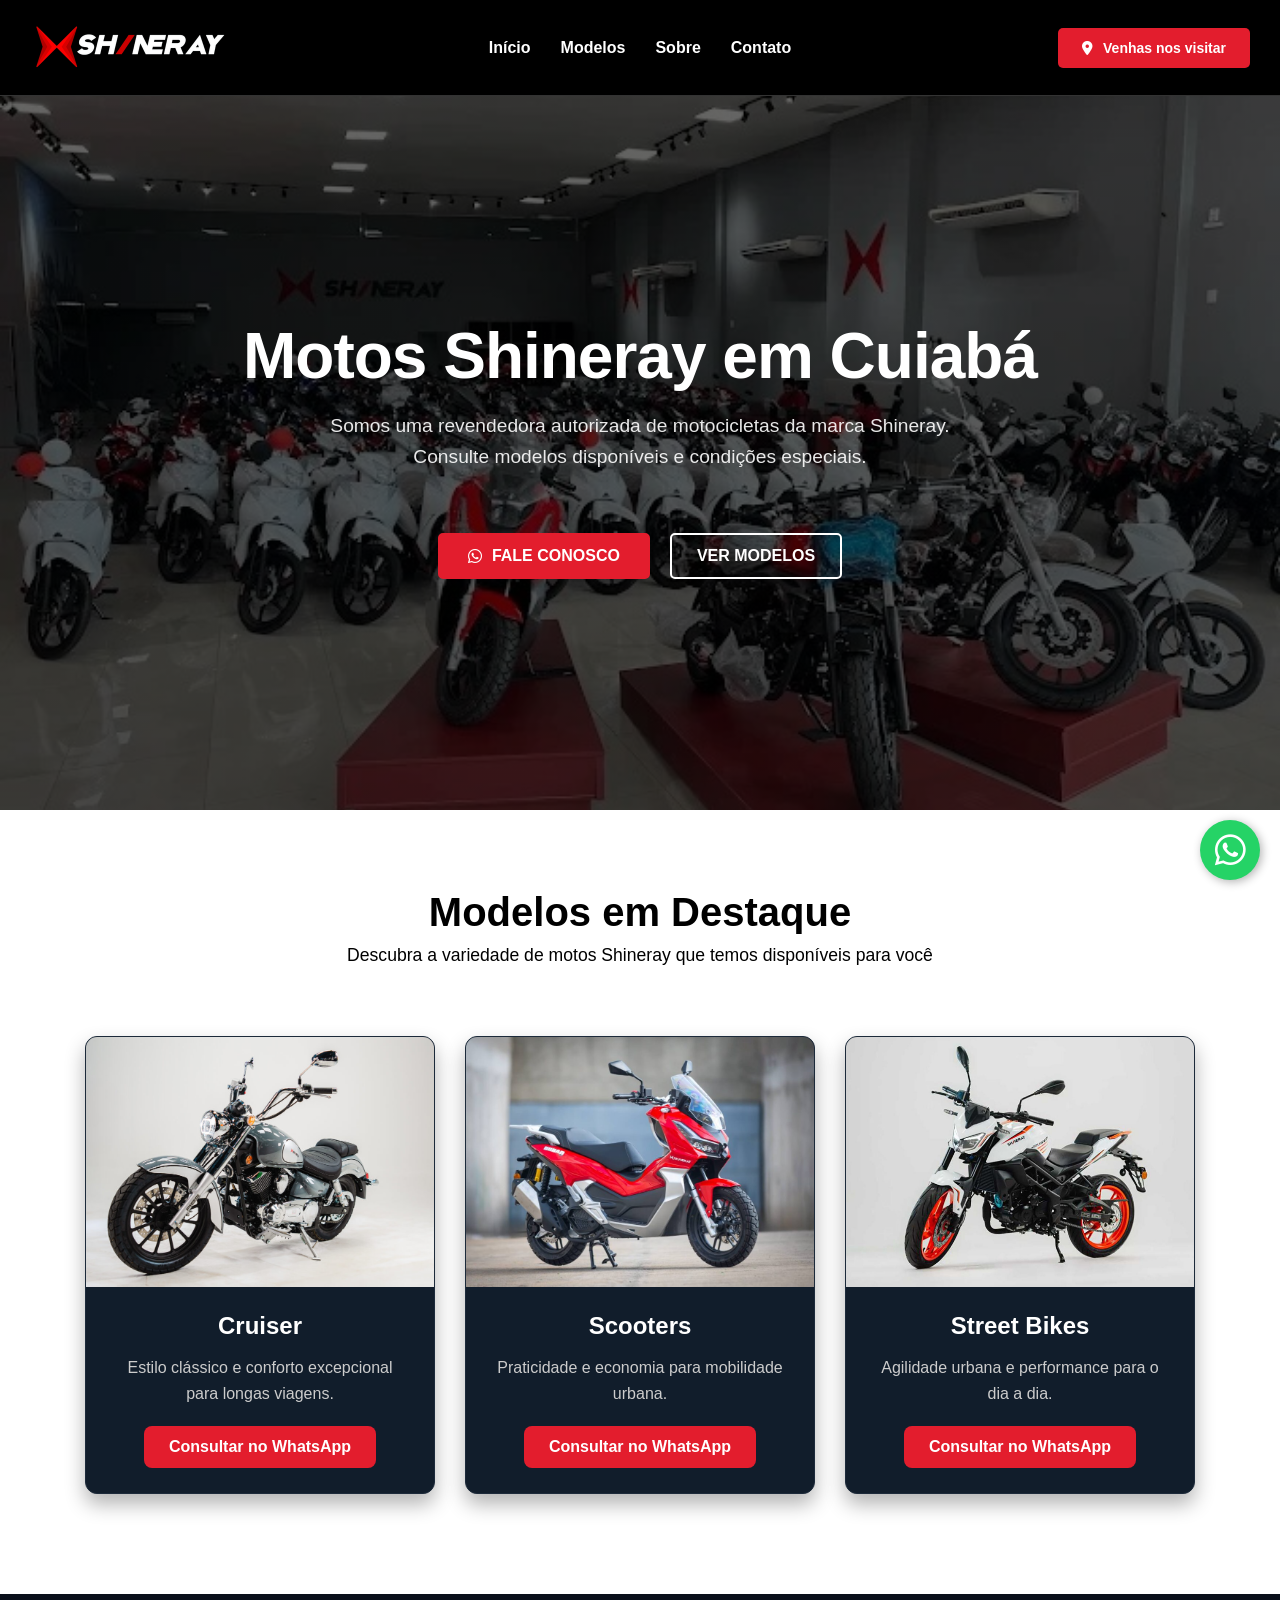
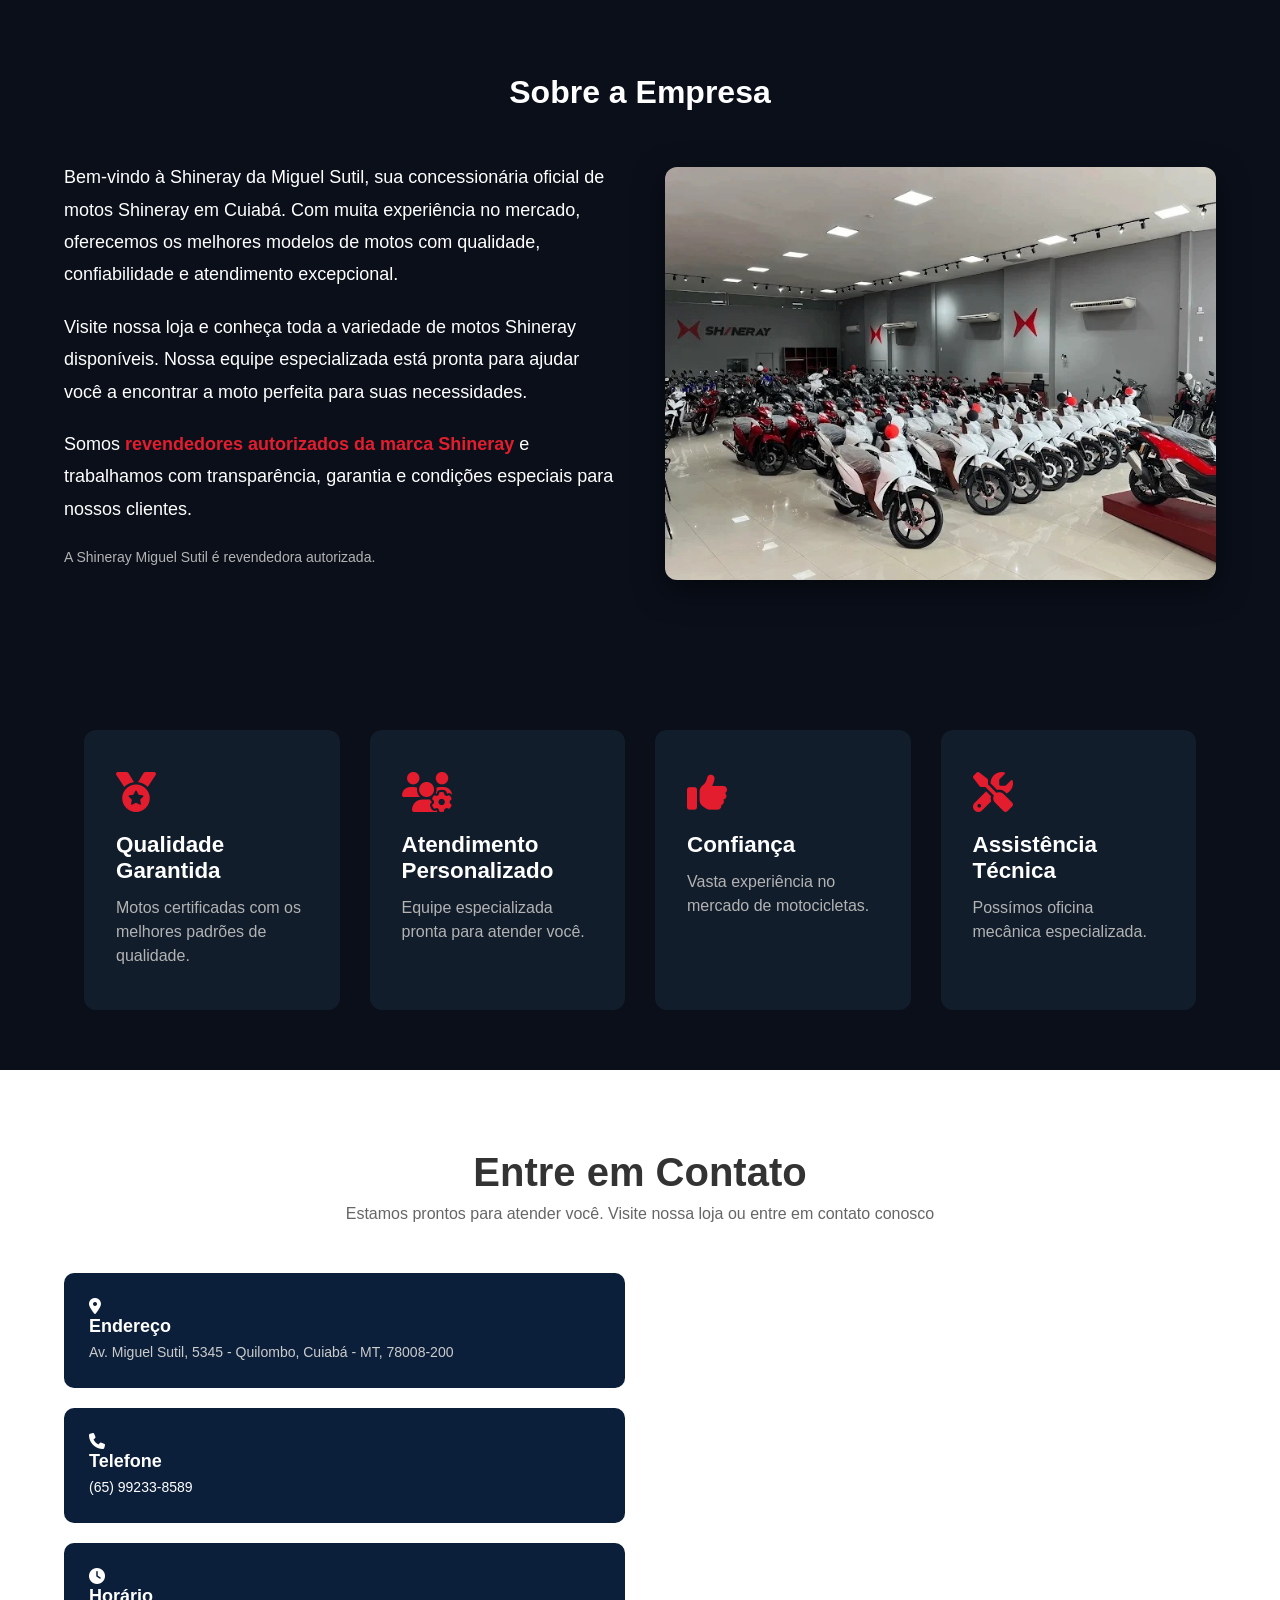
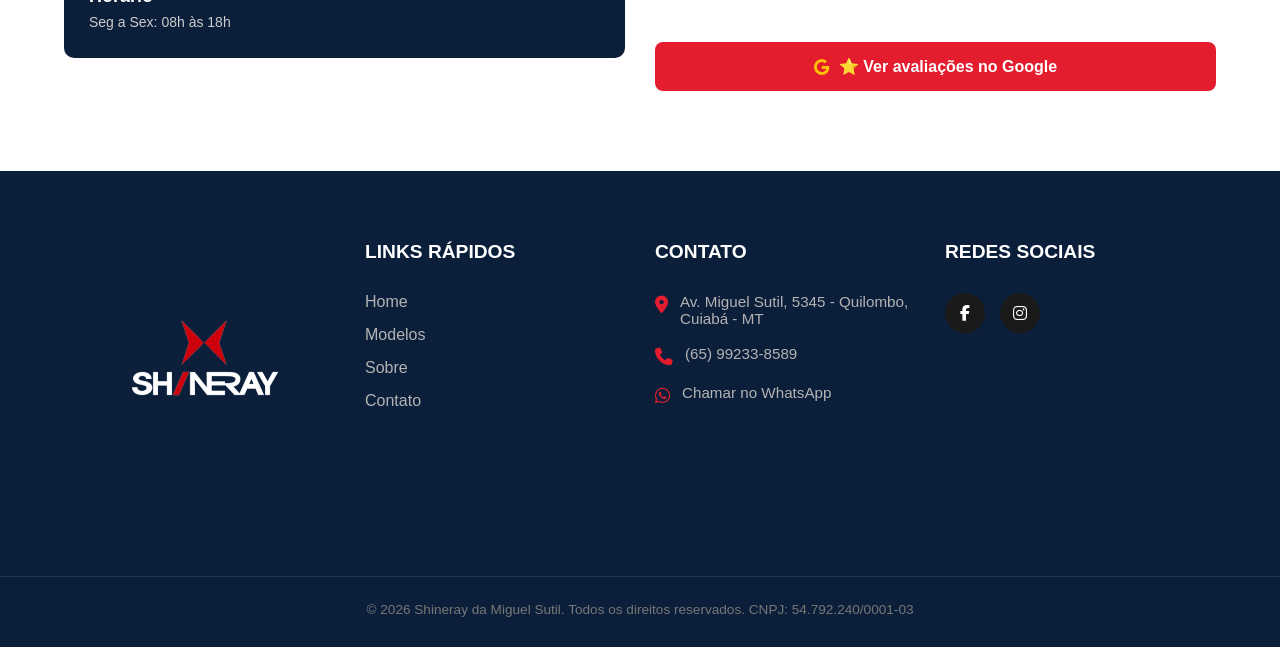
==== commit 8b836047: "Update index.html" ====
--- a/index.html
+++ b/index.html
@@ -30,10 +30,10 @@
         </nav>
 
         <div class="header-botao">
-            <a href="https://www.google.com/maps/search/?api=1&query=Av.+Miguel+Sutil,+5345+-+Quilombo,+Cuiabá+-+MT" target="_blank" class="btn-loc">
-            <i class="fa-solid fa-location-dot"></i> Venhas nos visitar
-            </a>
-        </div>
+        <a href="https://www.google.com/maps/place/?q=place_id:ChIJDVV4NwCxnZMRJ_83FzucOJg" target="_blank" class="btn-loc">
+        <i class="fa-solid fa-location-dot"></i> Venhas nos visitar
+        </a>
+    </div>
     </div>
 </header>
 
@@ -193,12 +193,12 @@
 
             <div class="mapa-coluna">
        <div class="mapa-box">
-    <iframe src="https://maps.google.com/maps?q=Av.+Miguel+Sutil,+5345+-+Quilombo,+Cuiab%C3%A1+-+MT&t=&z=15&ie=UTF8&iwloc=&output=embed" width="100%" height="350" style="border:0;" allowfullscreen="" loading="lazy" referrerpolicy="no-referrer-when-downgrade"></iframe>
+    <iframe src="https://maps.google.com/maps?q=Shineray+da+Miguel+Sutil,+Cuiaba&t=m&z=16&output=embed" width="100%" height="350" style="border:0;" allowfullscreen="" loading="lazy" referrerpolicy="no-referrer-when-downgrade"></iframe>
 </div>
         
-        <a href="https://www.google.com/maps/search/?api=1&query=Av.+Miguel+Sutil,+5345+-+Quilombo,+Cuiabá+-+MT" target="_blank" class="btn-avaliacoes">
-        <i class="fa-brands fa-google"></i> ⭐ Ver avaliações no Google
-            </a>
+        <a href="https://search.google.com/local/reviews?placeid=ChIJDVV4NwCxnZMRJ_83FzucOJg" target="_blank" class="btn-avaliacoes">
+    <i class="fa-brands fa-google"></i> ⭐ Ver avaliações no Google
+</a>
         </div>
     </div>
 </section>
@@ -248,7 +248,7 @@
     </div>
 
     <div class="footer-bottom">
-        <p>© 2026 Shineray da Miguel Sutil. Todos os direitos reservados.</p>
+        <p>© 2026 Shineray da Miguel Sutil. Todos os direitos reservados. CNPJ: 54.792.240/0001-03</p>
     </div>
 </footer>
 
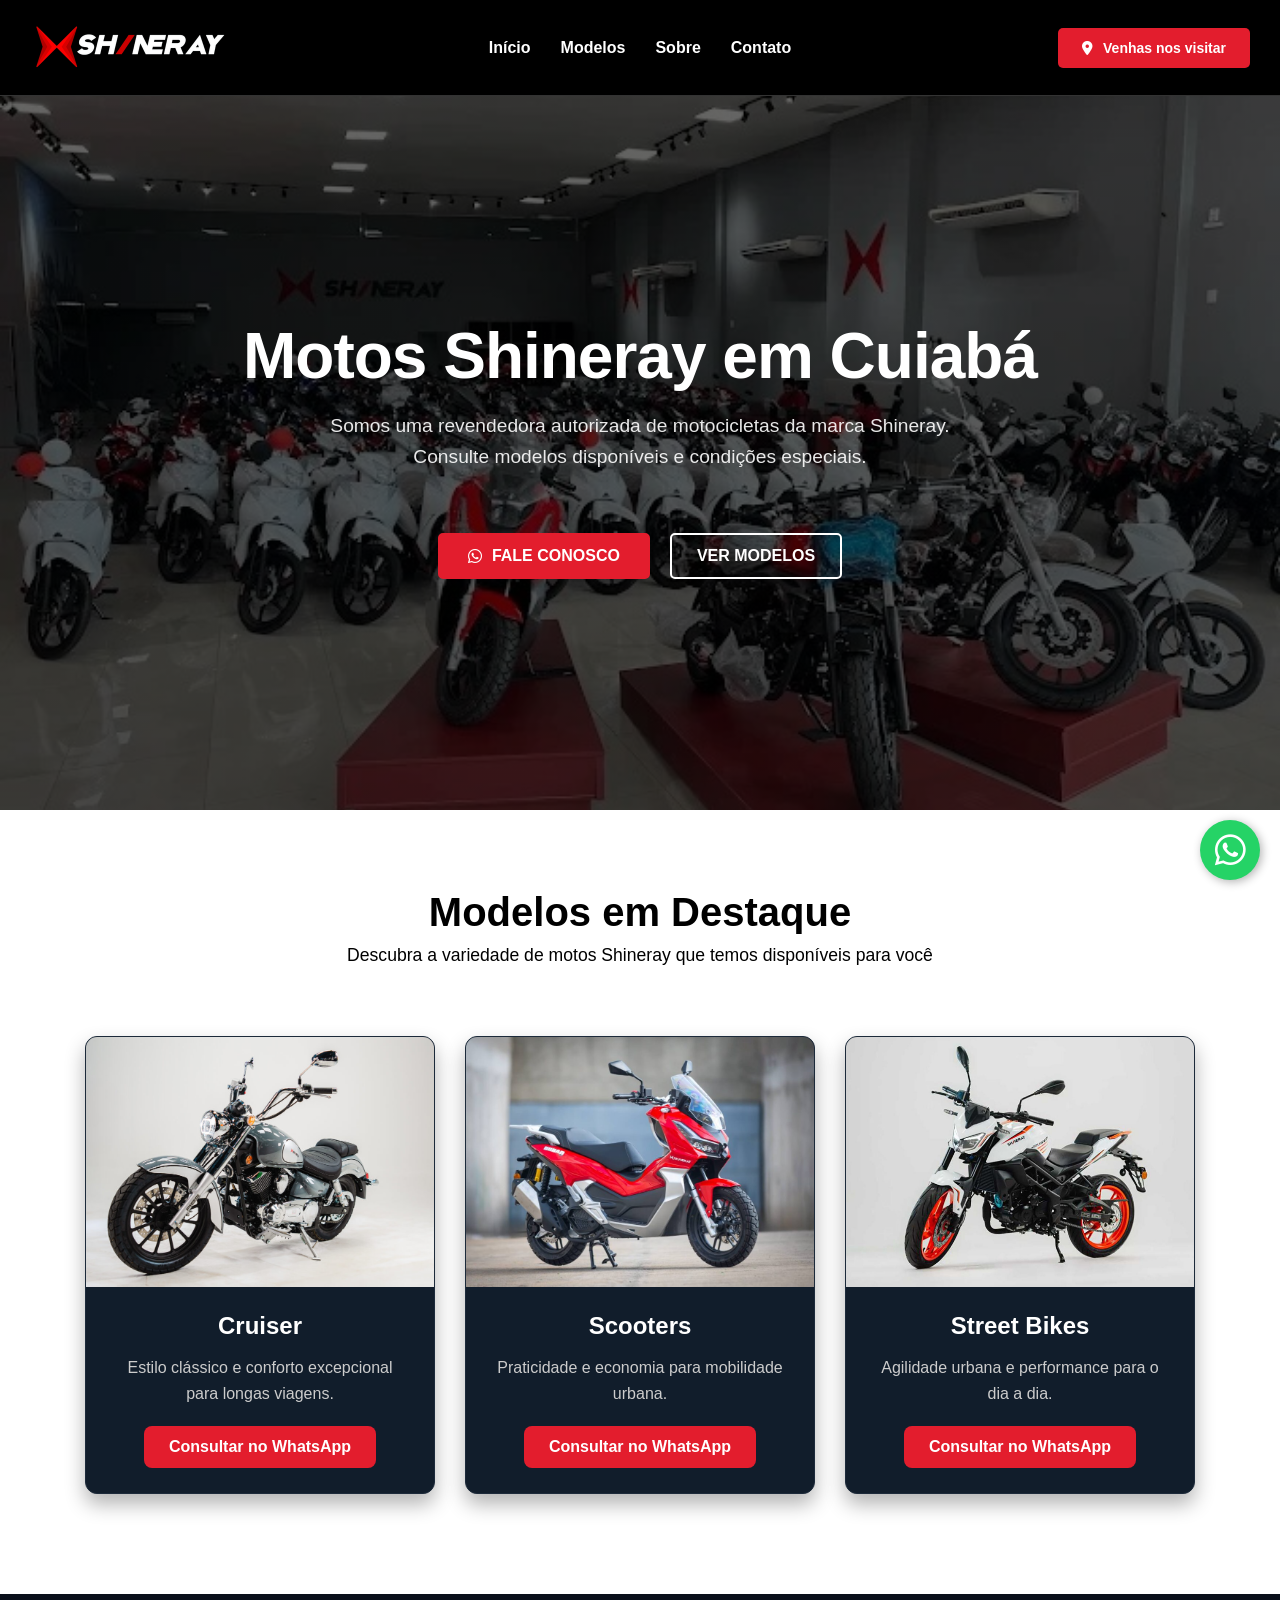
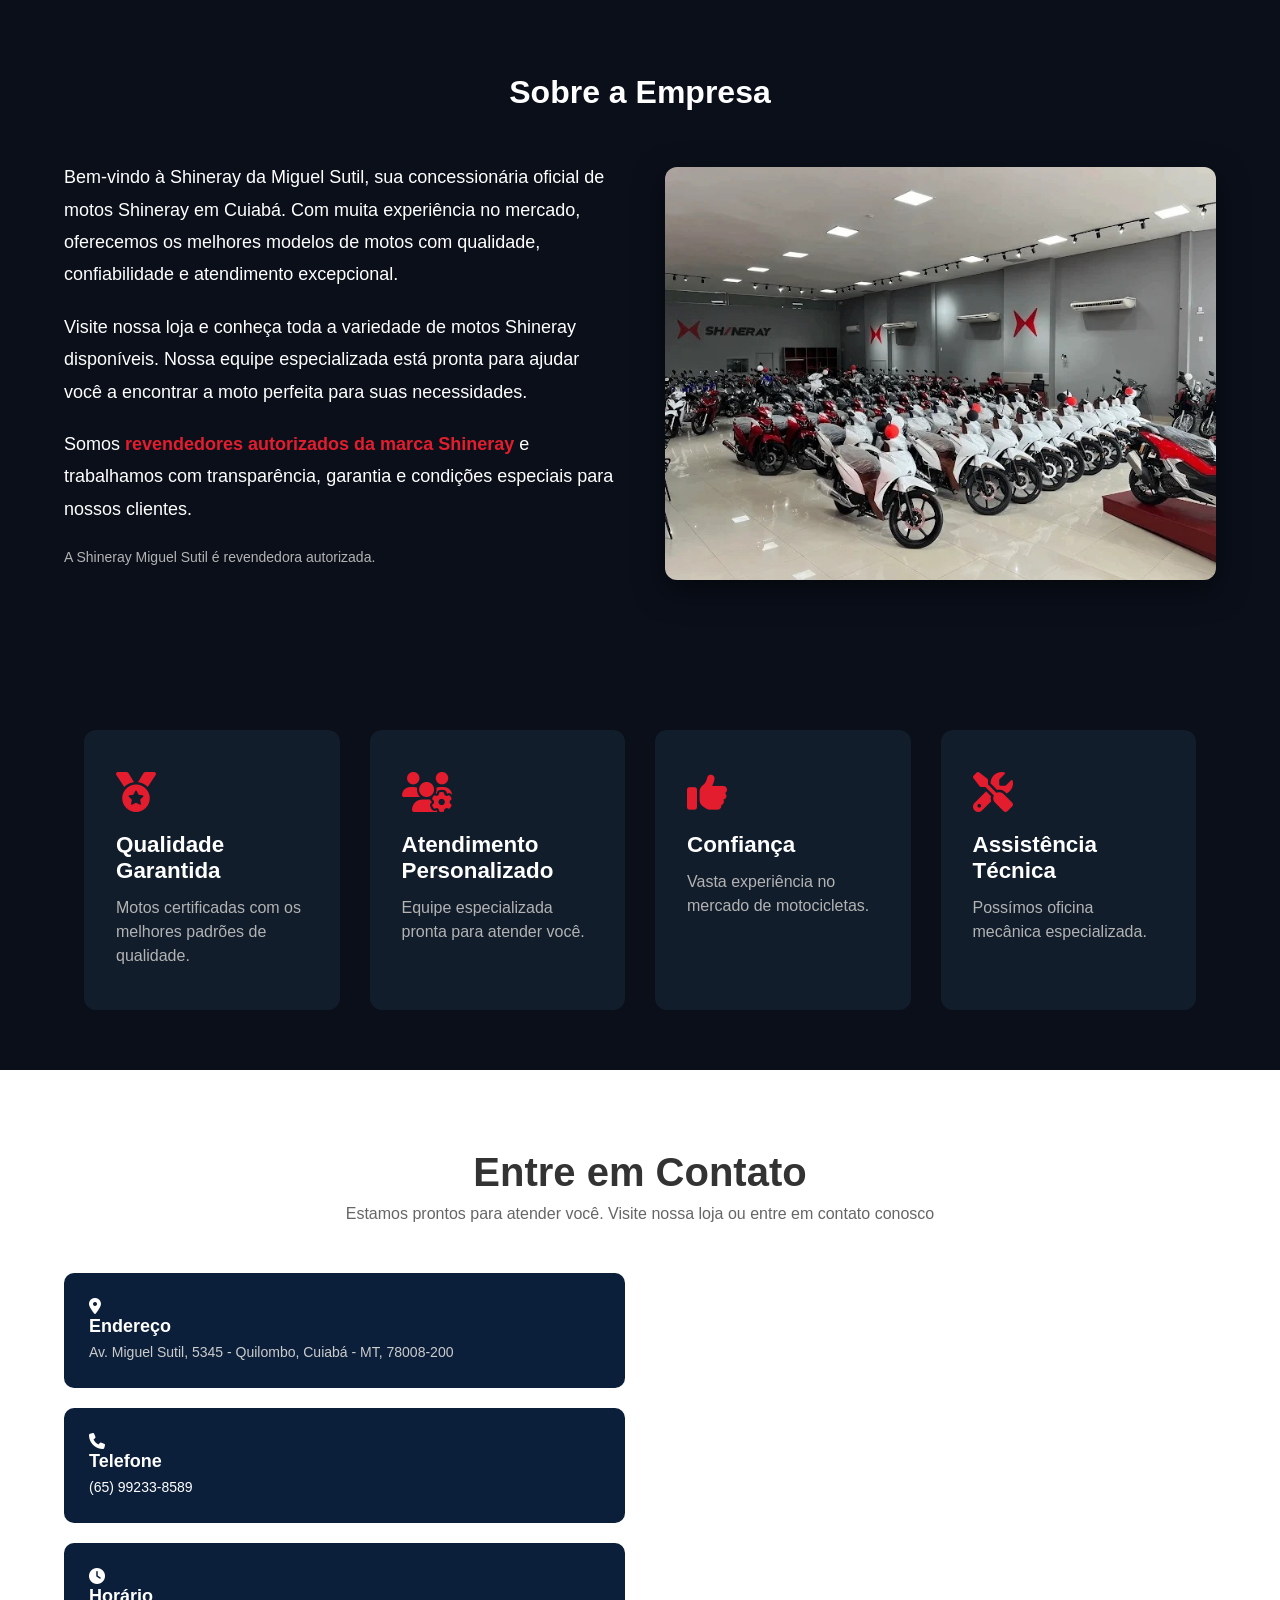
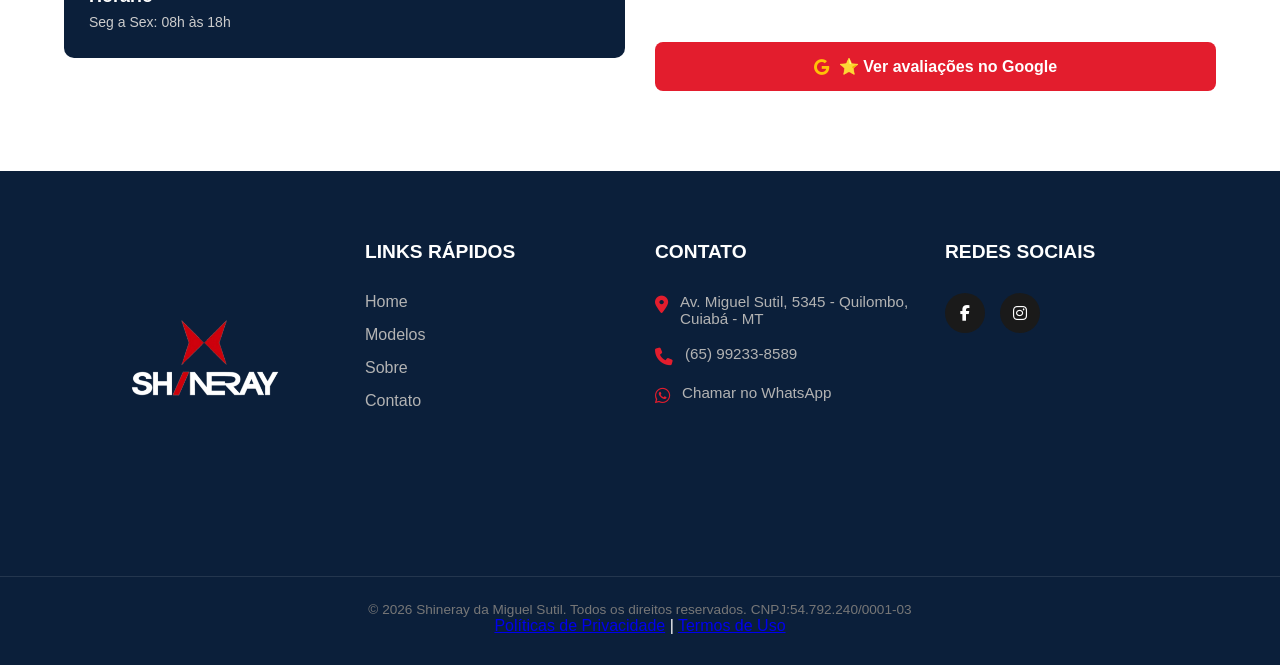
==== commit bf028adb: "Update index.html" ====
--- a/index.html
+++ b/index.html
@@ -248,7 +248,13 @@
     </div>
 
     <div class="footer-bottom">
-        <p>© 2026 Shineray da Miguel Sutil. Todos os direitos reservados. CNPJ: 54.792.240/0001-03</p>
+        <p>© 2026 Shineray da Miguel Sutil. Todos os direitos reservados. CNPJ:54.792.240/0001-03</p>
+        
+        <div class="footer-legais">
+            <a href="politica-privacidade.html">Políticas de Privacidade</a>
+            <span class="separador">|</span>
+            <a href="termos-de-uso.html">Termos de Uso</a>
+        </div>
     </div>
 </footer>
 
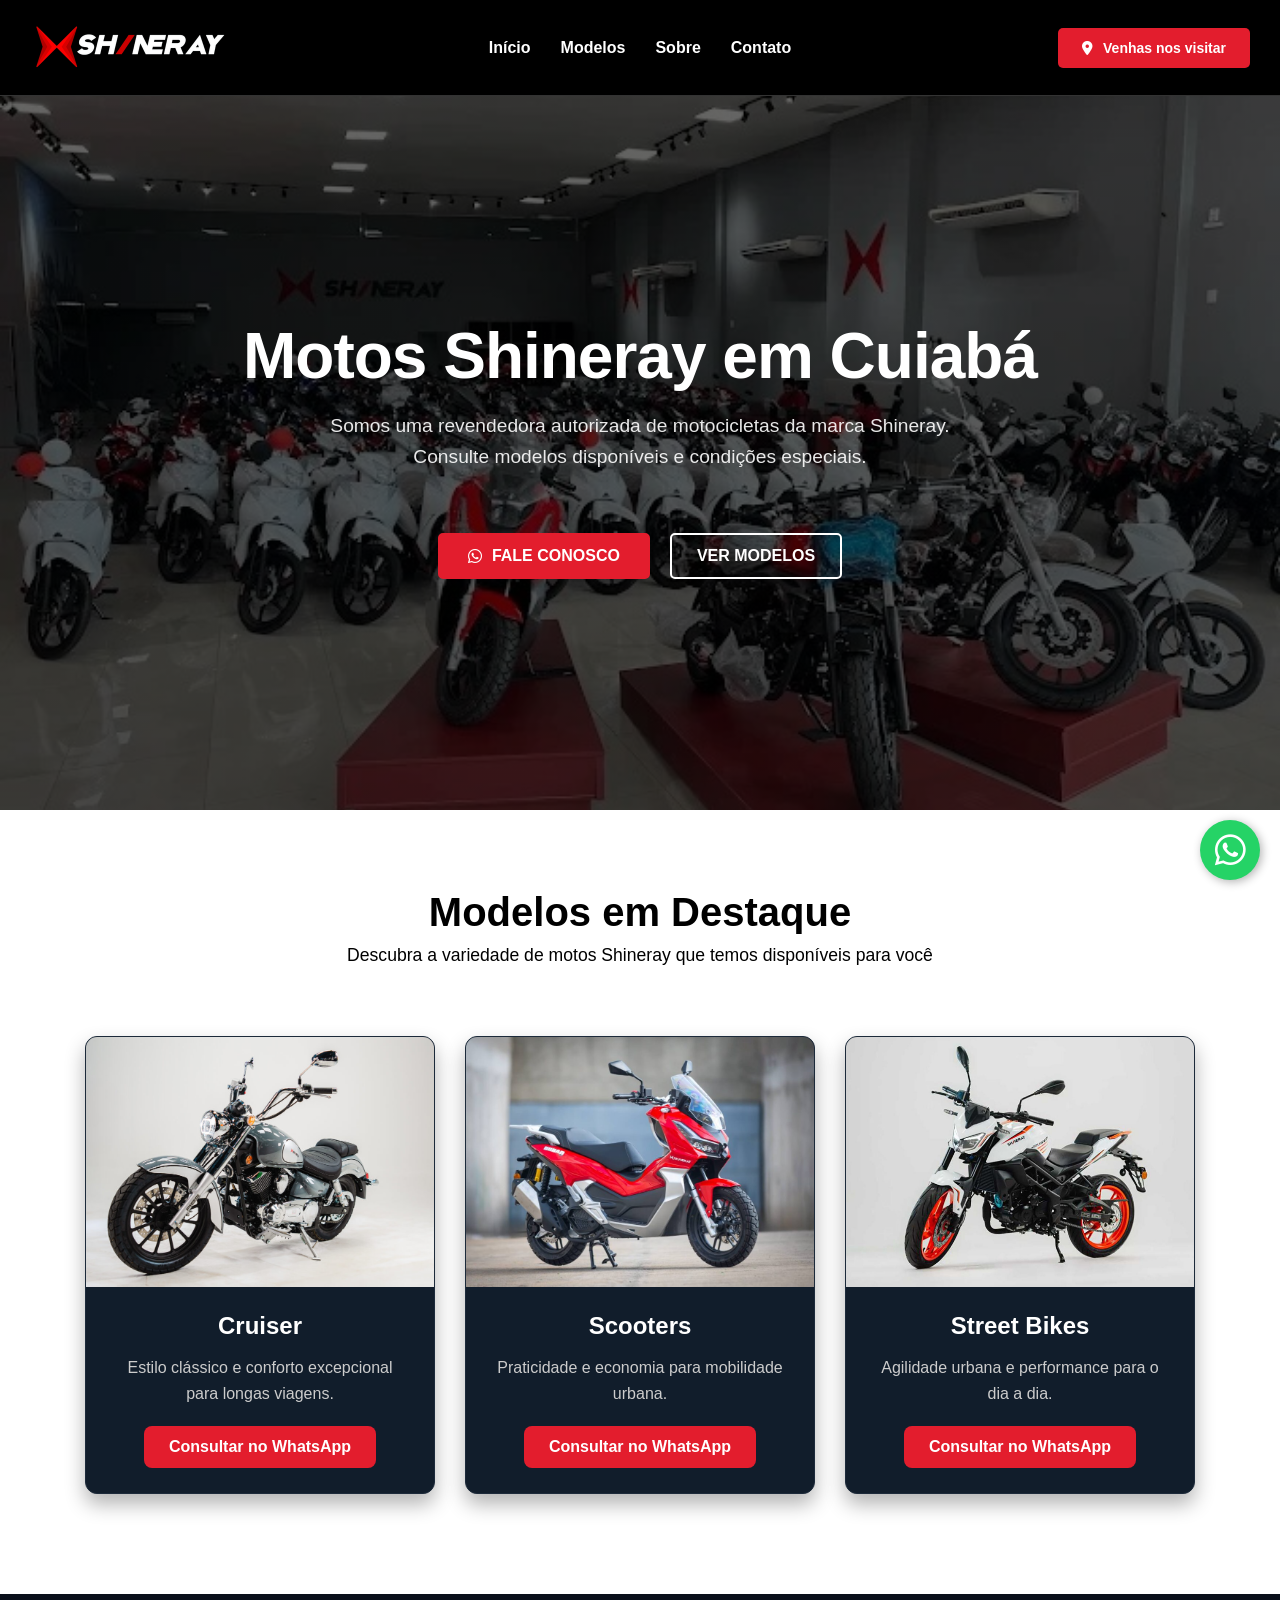
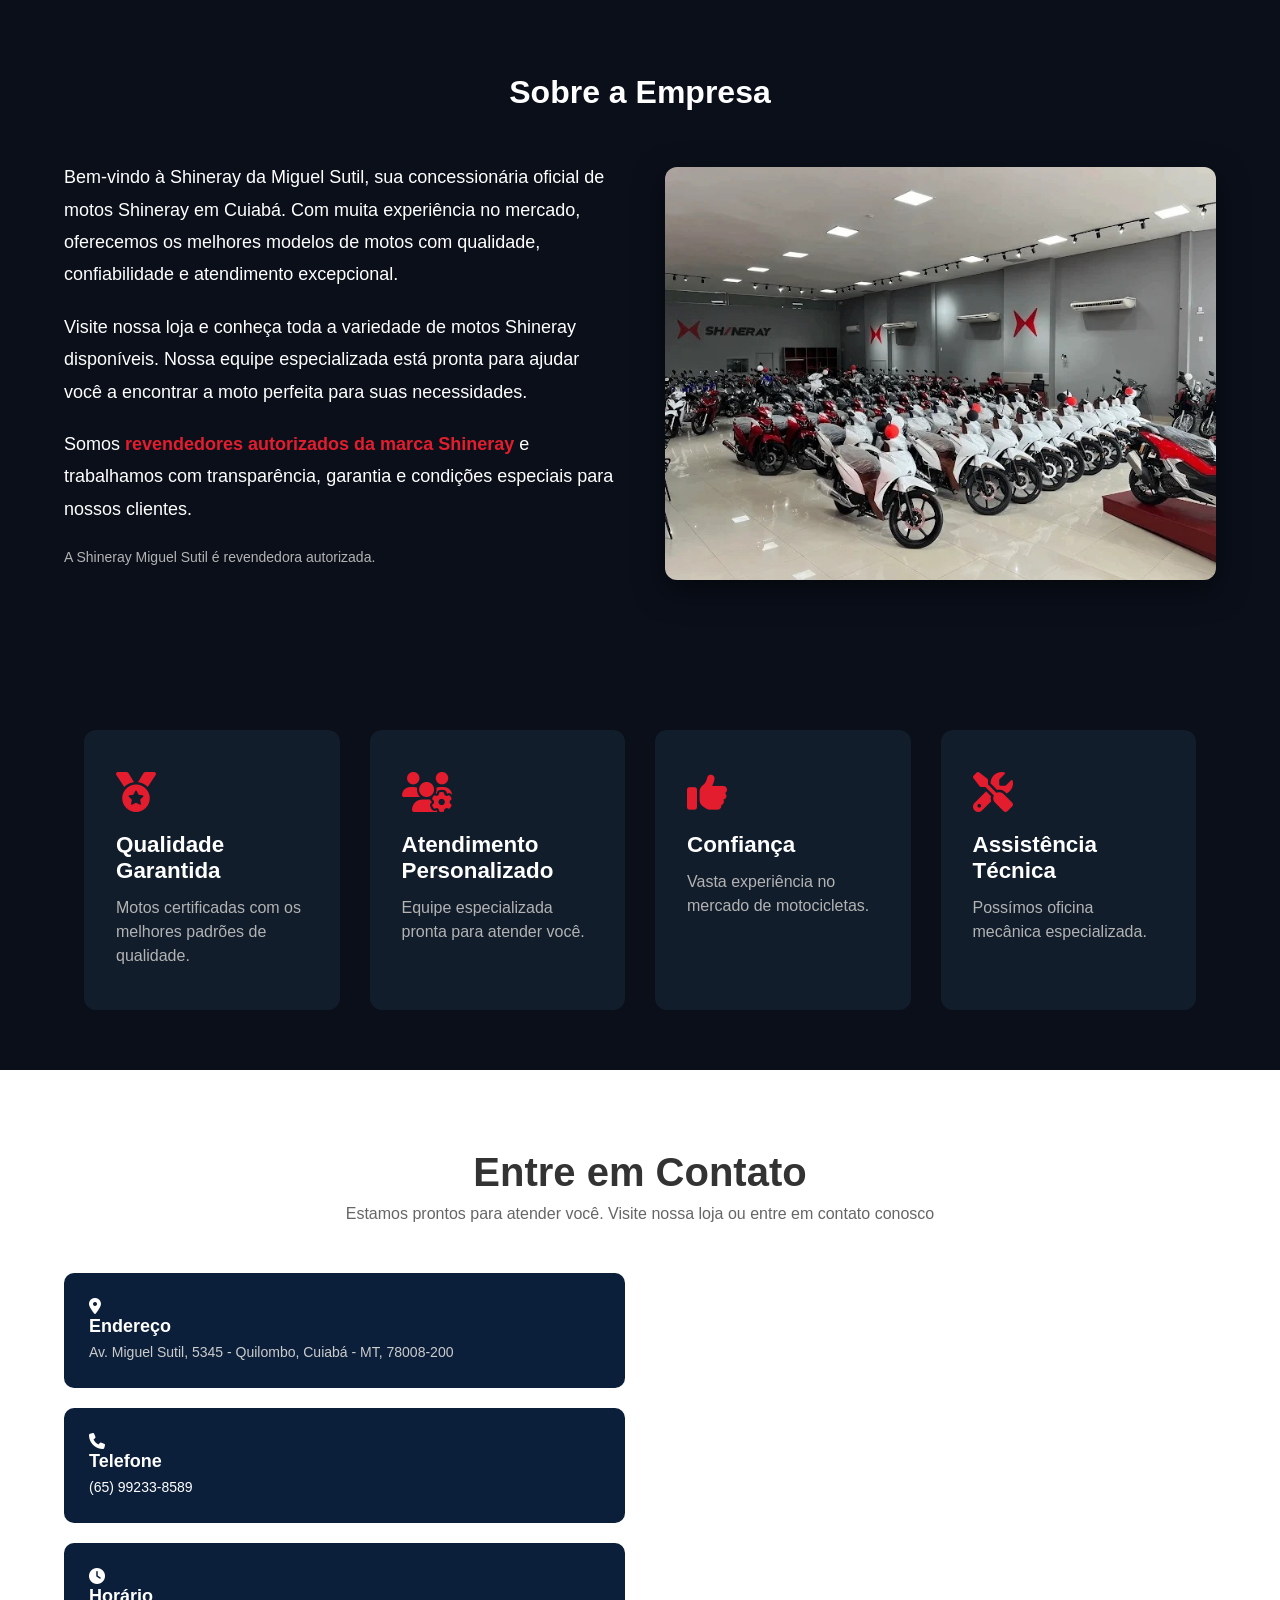
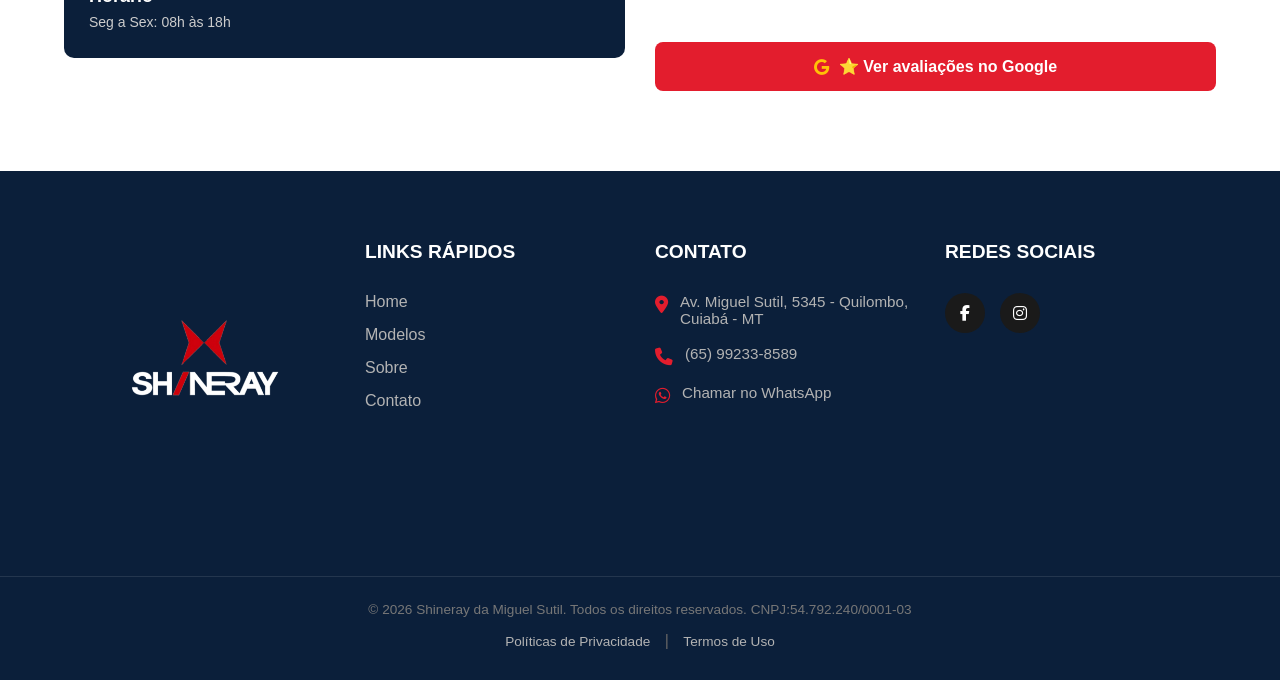
==== commit dc8a2124: "Update index.html" ====
--- a/index.html
+++ b/index.html
@@ -251,7 +251,7 @@
         <p>© 2026 Shineray da Miguel Sutil. Todos os direitos reservados. CNPJ:54.792.240/0001-03</p>
         
         <div class="footer-legais">
-            <a href="politica-privacidade.html">Políticas de Privacidade</a>
+            <a href="politica-de-privacidade.html">Políticas de Privacidade</a>
             <span class="separador">|</span>
             <a href="termos-de-uso.html">Termos de Uso</a>
         </div>
--- a/style.css
+++ b/style.css
@@ -487,14 +487,105 @@
 
 .footer-bottom p { color: #777; font-size: 0.85rem; }
 
+.footer-legais {
+    margin-top: 15px;
+}
+
+.footer-legais a {
+    color: #b3b3b3;
+    text-decoration: none;
+    font-size: 0.85rem;
+    transition: color 0.3s ease;
+}
+
+.footer-legais a:hover {
+    color: #e31d2d;
+    text-decoration: underline;
+}
+
+.footer-legais .separador {
+    color: #666;
+    margin: 0 10px;
+}
+
 /* Responsividade Footer */
 @media (max-width: 768px) {
     .footer-container { flex-direction: column; align-items: center; text-align: center; gap: 40px; }
     .footer-col { width: 100%; padding: 0; }
     .social-icons, .contact-info p { justify-content: center; }
-   .footer-logo {margin: 0 auto 25px auto !important; /}
-}
-
+    .footer-logo { margin: 0 auto 25px auto !important; } /* <-- Removi a barra (/) que estava sobrando aqui */
+}
+
+/* ============================================================
+   PÁGINAS LEGAIS (POLÍTICA E TERMOS)
+   ============================================================ */
+.pagina-legal {
+    padding: 150px 0 80px 0; /* Espaço em cima para o menu fixo não cobrir o título */
+    background-color: #000000; /* Fundo preto padrão do site */
+}
+
+.box-legal {
+    background-color: #0b1f3a; /* Azul marinho da marca */
+    padding: 50px;
+    border-radius: 12px;
+    color: #cccccc; /* Texto cinza claro para não cansar a vista */
+    line-height: 1.8;
+    box-shadow: 0 10px 30px rgba(0,0,0,0.5);
+}
+
+.box-legal h1 {
+    color: #ffffff;
+    font-size: 2.5rem;
+    margin-bottom: 30px;
+    text-align: center;
+    border-bottom: 2px solid #e31d2d; /* Linha vermelha de destaque abaixo do título */
+    padding-bottom: 15px;
+}
+
+.box-legal h2 {
+    color: #ffffff;
+    font-size: 1.5rem;
+    margin-top: 30px;
+    margin-bottom: 15px;
+}
+
+.box-legal p {
+    margin-bottom: 15px;
+    font-size: 1.05rem;
+}
+
+.box-legal strong {
+    color: #ffffff;
+}
+
+/* Botão de Voltar */
+.btn-voltar {
+    display: inline-flex;
+    align-items: center;
+    gap: 10px;
+    margin-top: 30px;
+    background-color: #e31d2d;
+    color: #ffffff !important;
+    padding: 12px 25px;
+    border-radius: 5px;
+    text-decoration: none;
+    font-weight: bold;
+    transition: 0.3s;
+}
+
+.btn-voltar:hover {
+    background-color: #b01521;
+}
+
+/* Ajuste Responsivo para Celular */
+@media (max-width: 768px) {
+    .box-legal {
+        padding: 30px 20px;
+    }
+    .box-legal h1 {
+        font-size: 2rem;
+    }
+}
 /* ============================================================
    9. ELEMENTOS ADICIONAIS E AUXILIARES
    ============================================================ */
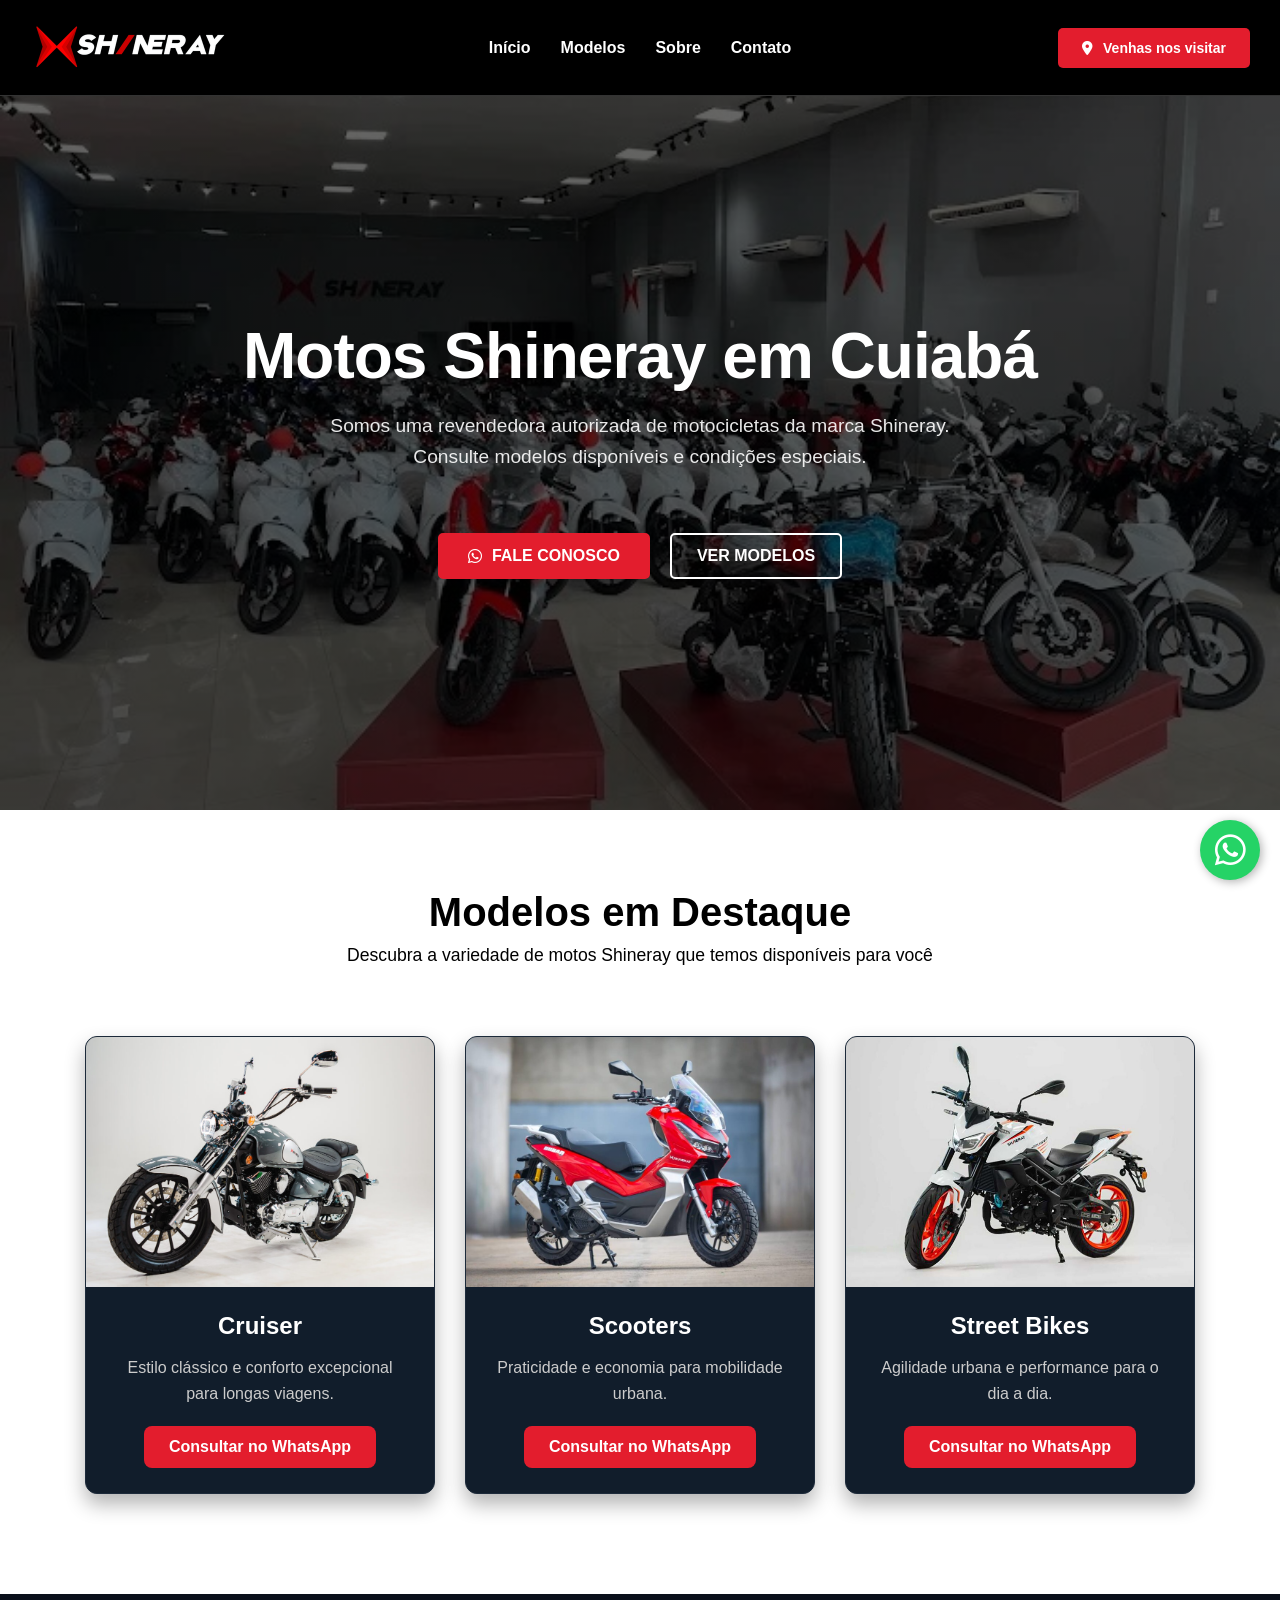
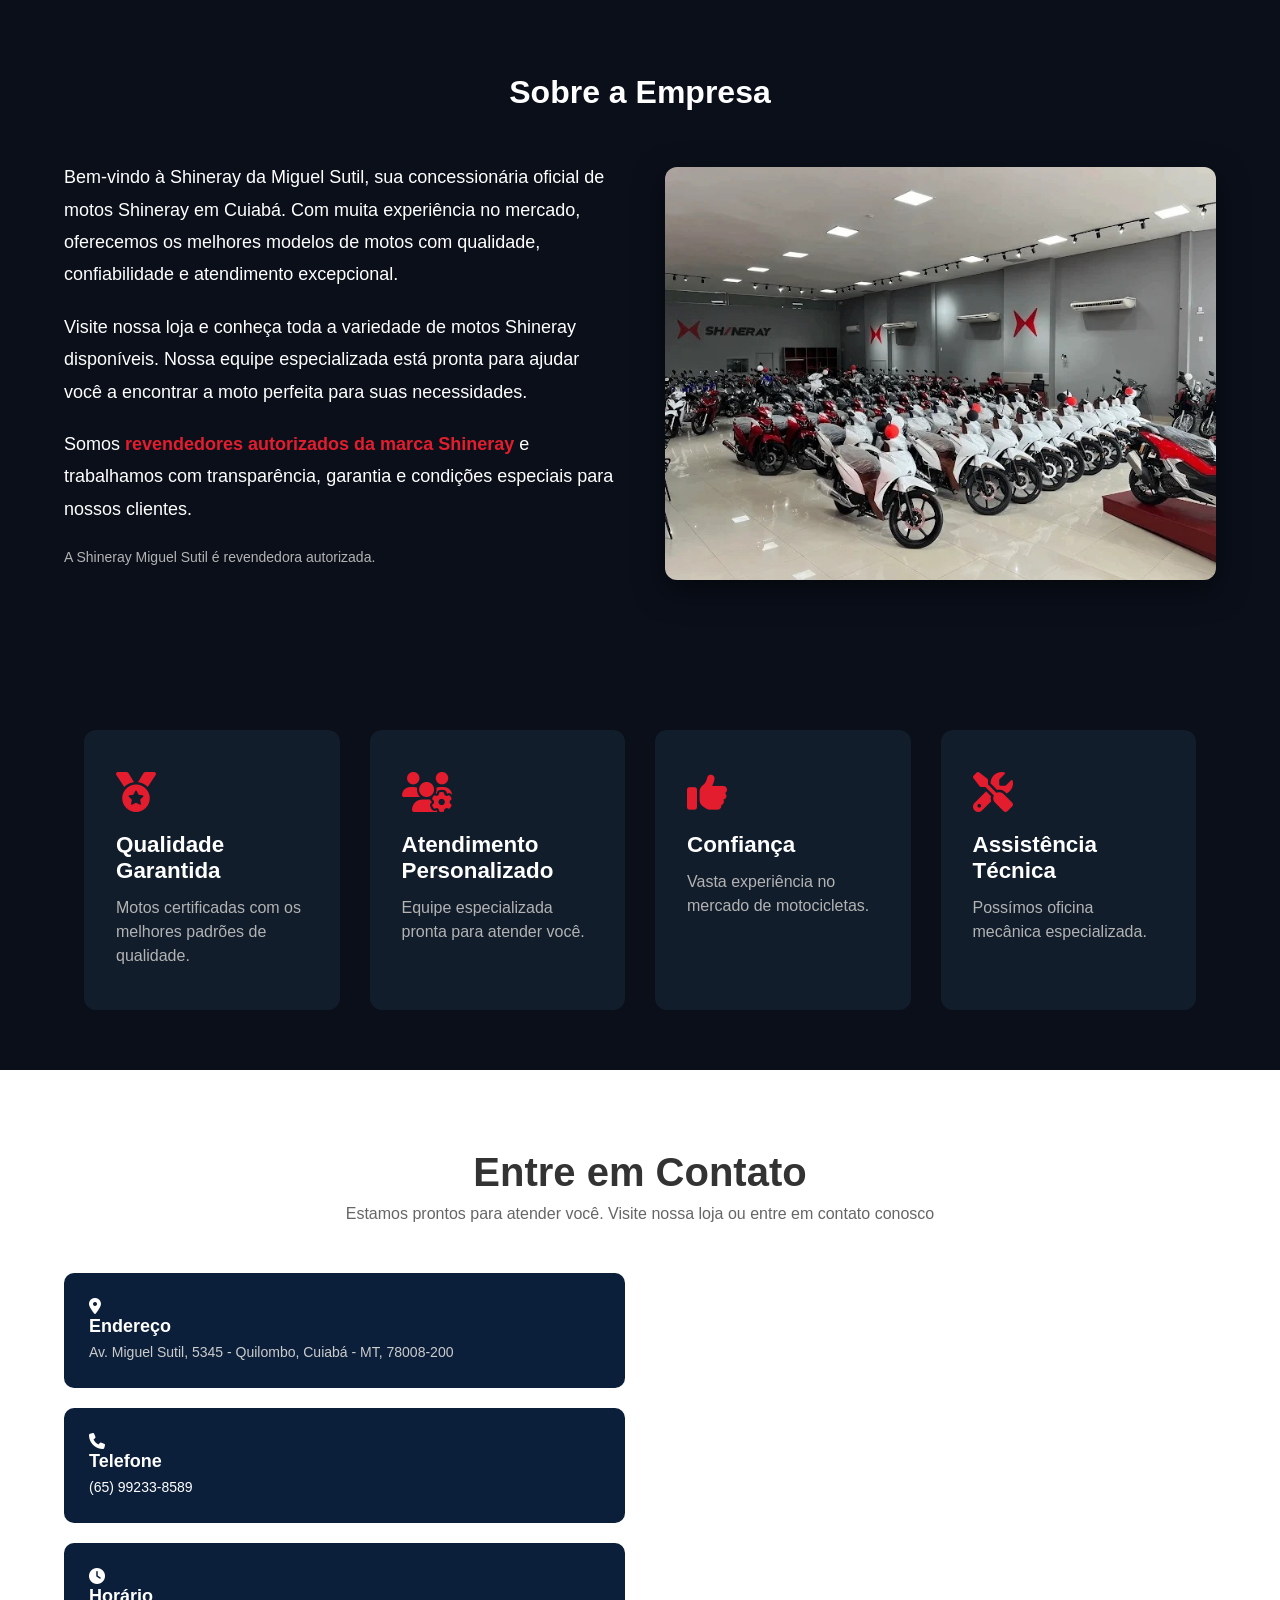
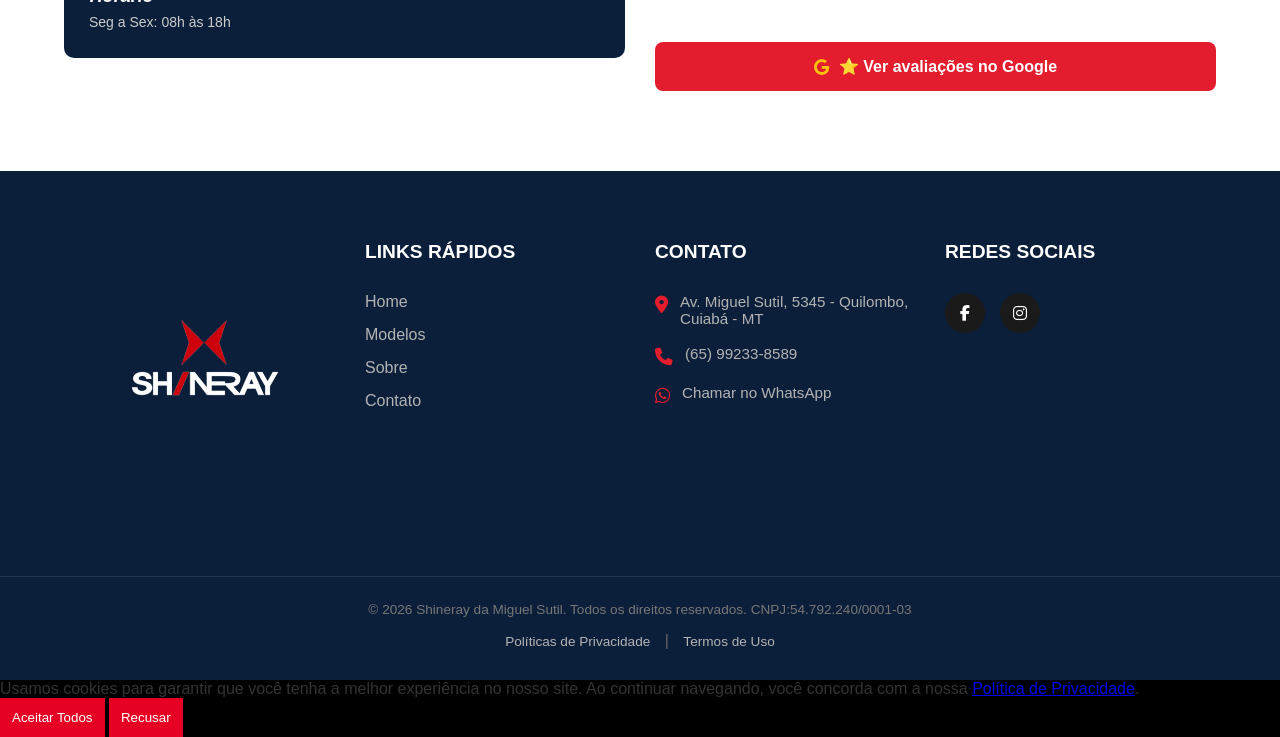
==== commit a4c566e4: "Update index.html" ====
--- a/index.html
+++ b/index.html
@@ -263,5 +263,40 @@
    target="_blank">
     <i class="fa-brands fa-whatsapp"></i>
 </a>
+    
+<div id="cookie-banner" class="cookie-container">
+    <div class="cookie-content">
+        <p>Usamos cookies para garantir que você tenha a melhor experiência no nosso site. Ao continuar navegando, você concorda com a nossa <a href="politica-de-privacidade.html">Política de Privacidade</a>.</p>
+        <div class="cookie-botoes">
+            <button id="btn-aceitar-cookies" class="btn-cookie-aceitar">Aceitar Todos</button>
+            <button id="btn-recusar-cookies" class="btn-cookie-recusar">Recusar</button>
+        </div>
+    </div>
+</div>
+
+<script>
+    document.addEventListener("DOMContentLoaded", function() {
+        var banner = document.getElementById("cookie-banner");
+        var btnAceitar = document.getElementById("btn-aceitar-cookies");
+        var btnRecusar = document.getElementById("btn-recusar-cookies");
+
+        // Mostra o banner apenas se o cliente ainda não escolheu
+        if (!localStorage.getItem("cookiesEscolha")) {
+            banner.style.display = "block"; 
+        }
+
+        // Se clicar em Aceitar Todos
+        btnAceitar.addEventListener("click", function() {
+            localStorage.setItem("cookiesEscolha", "aceito");
+            banner.style.display = "none";
+        });
+
+        // Se clicar em Recusar
+        btnRecusar.addEventListener("click", function() {
+            localStorage.setItem("cookiesEscolha", "recusado");
+            banner.style.display = "none";
+        });
+    });
+</script>
 
 </body> </html>
--- a/style.css
+++ b/style.css
@@ -517,24 +517,25 @@
 }
 
 /* ============================================================
-   PÁGINAS LEGAIS (POLÍTICA E TERMOS)
+   PÁGINAS LEGAIS (POLÍTICA E TERMOS) - NOVO DESIGN
    ============================================================ */
 .pagina-legal {
     padding: 150px 0 80px 0; /* Espaço em cima para o menu fixo não cobrir o título */
     background-color: #000000; /* Fundo preto padrão do site */
 }
 
+/* A caixa de conteúdo centralizada (o "card") */
 .box-legal {
     background-color: #0b1f3a; /* Azul marinho da marca */
     padding: 50px;
-    border-radius: 12px;
+    border-radius: 12px; /* Bordas arredondadas */
     color: #cccccc; /* Texto cinza claro para não cansar a vista */
-    line-height: 1.8;
-    box-shadow: 0 10px 30px rgba(0,0,0,0.5);
+    line-height: 1.8; /* Aumenta o espaçamento entre as linhas */
+    box-shadow: 0 10px 30px rgba(0,0,0,0.5); /* Sombra para dar profundidade */
 }
 
 .box-legal h1 {
-    color: #ffffff;
+    color: #ffffff; /* Branco para contraste máximo */
     font-size: 2.5rem;
     margin-bottom: 30px;
     text-align: center;
@@ -558,34 +559,35 @@
     color: #ffffff;
 }
 
-/* Botão de Voltar */
+/* Botão de Voltar Estilizado */
 .btn-voltar {
     display: inline-flex;
     align-items: center;
     gap: 10px;
     margin-top: 30px;
-    background-color: #e31d2d;
+    background-color: #e31d2d; /* Vermelho da marca */
     color: #ffffff !important;
     padding: 12px 25px;
     border-radius: 5px;
     text-decoration: none;
     font-weight: bold;
-    transition: 0.3s;
+    transition: 0.3s ease; /* Transição suave para o efeito hover */
 }
 
 .btn-voltar:hover {
-    background-color: #b01521;
+    background-color: #b01521; /* Vermelho mais escuro ao passar o mouse */
 }
 
 /* Ajuste Responsivo para Celular */
 @media (max-width: 768px) {
     .box-legal {
-        padding: 30px 20px;
+        padding: 30px 20px; /* Reduz o padding interno no celular */
     }
     .box-legal h1 {
         font-size: 2rem;
     }
 }
+
 /* ============================================================
    9. ELEMENTOS ADICIONAIS E AUXILIARES
    ============================================================ */
